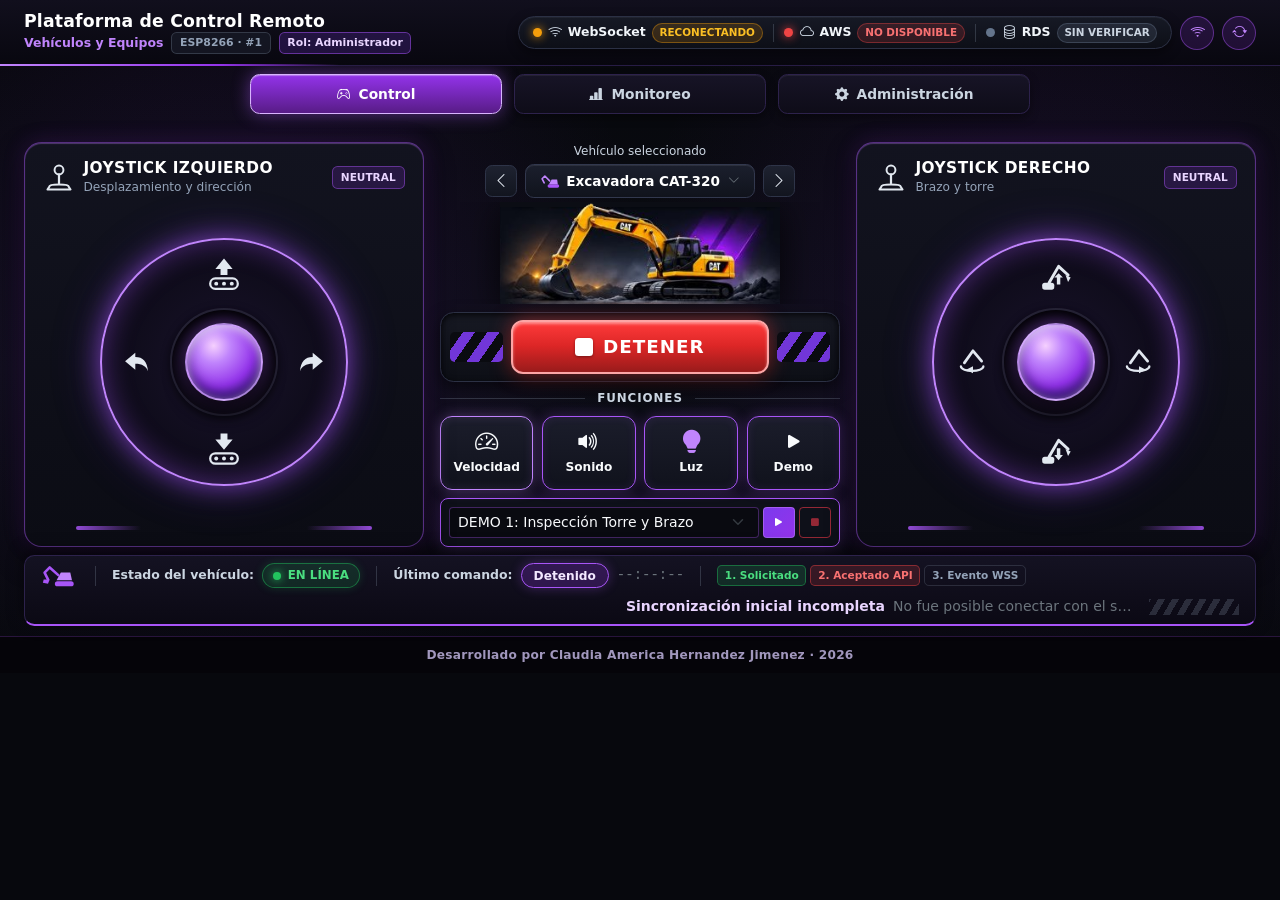
==== frontend/index.html @ 07c10d1f "feat(iot-suite): integrar plataforma 4.1 Control, 4.2 Monitoreo y 4.3 Administracion responsiva" ====
<!DOCTYPE html>
<html lang="es">
<head>
  <meta charset="UTF-8" />
  <meta name="viewport" content="width=device-width, initial-scale=1.0, maximum-scale=1.0, user-scalable=no, viewport-fit=cover" />
  <meta name="description" content="Plataforma de Control Remoto IoT: Control Dual-Joystick, Monitoreo en Tiempo Real y Administración Multiusuario en AWS." />
  <meta name="theme-color" content="#07080d" />
  <meta name="apple-mobile-web-app-capable" content="yes" />
  <meta name="mobile-web-app-capable" content="yes" />
  <title>Plataforma de Control Remoto · Vehículos y Equipos IoT</title>

  <!-- Favicon vectorial propio compatible con GitHub Pages -->
  <link rel="icon" type="image/svg+xml" href="./assets/favicon.svg" />
  <link rel="apple-touch-icon" href="./assets/favicon.svg" />

  <!-- Bootstrap 5.3 CSS & Bootstrap Icons -->
  <link
    href="https://cdn.jsdelivr.net/npm/bootstrap@5.3.3/dist/css/bootstrap.min.css"
    rel="stylesheet"
    integrity="sha384-QWTKZyjpPEjISv5WaRU9OFeRpok6YctnYmDr5pNlyT2bRjXh0JMhjY6hW+ALEwIH"
    crossorigin="anonymous"
  />
  <link
    rel="stylesheet"
    href="https://cdn.jsdelivr.net/npm/bootstrap-icons@1.11.3/font/bootstrap-icons.min.css"
  />

  <!-- Hoja de estilos Negro y Morado en distintos contrastes -->
  <link rel="stylesheet" href="./assets/css/styles.css" />
</head>
<body>
  <!-- ===================================================================== -->
  <!-- ENCABEZADO SUPERIOR LIMPIO (SIN LOGO CAT) + CÁPSULA DE 3 INDICADORES   -->
  <!-- ===================================================================== -->
  <header class="cat-topbar">
    <div class="container-fluid px-3 px-lg-4">
      <div class="d-flex flex-wrap align-items-center justify-content-between gap-2">
        <!-- Título limpio sin logotipo CAT -->
        <div class="cat-title-block py-1">
          <h1 class="cat-main-title mb-0">Plataforma de Control Remoto</h1>
          <div class="d-flex align-items-center gap-2">
            <span class="cat-subtitle" id="vehicle-name">Vehículos y Equipos</span>
            <span class="badge-chip d-none d-sm-inline-flex" id="vehicle-mcu">ESP8266 · #1</span>
            <span class="badge-chip badge-chip-purple d-none d-md-inline-flex" id="header-active-role-badge">
              Rol: Administrador
            </span>
          </div>
        </div>

        <!-- Cápsula Unificada de los 3 Indicadores Obligatorios: WebSocket | AWS | RDS -->
        <div class="d-flex align-items-center gap-2 ms-auto">
          <div class="status-capsule" aria-label="Indicadores de estado en tiempo real">
            <!-- 1. WebSocket WSS -->
            <div
              class="status-capsule-item conn-warn"
              id="card-status-ws"
              role="status"
              aria-live="polite"
              title="Sesión WebSocket del navegador hacia AWS (No indica conexión física del ESP8266)"
            >
              <span class="led-dot" aria-hidden="true"></span>
              <i class="bi bi-wifi status-icon" aria-hidden="true"></i>
              <span class="status-name">WebSocket</span>
              <span class="conn-badge badge-warn" id="status-ws-badge">Conectando</span>
              <span class="visually-hidden" id="status-ws-detail">Conectando sesión navegador ↔ AWS...</span>
            </div>

            <span class="capsule-divider" aria-hidden="true"></span>

            <!-- 2. Servidor AWS · 21 APIs -->
            <div
              class="status-capsule-item conn-warn"
              id="card-status-api"
              role="status"
              aria-live="polite"
              title="Disponibilidad del servidor FastAPI en AWS (21 servicios)"
            >
              <span class="led-dot" aria-hidden="true"></span>
              <i class="bi bi-cloud status-icon" aria-hidden="true"></i>
              <span class="status-name">AWS</span>
              <span class="conn-badge badge-warn" id="status-api-badge">Comprobando</span>
              <span class="visually-hidden" id="status-api-detail">Verificando GET /health...</span>
            </div>

            <span class="capsule-divider" aria-hidden="true"></span>

            <!-- 3. Base de datos · Amazon RDS -->
            <div
              class="status-capsule-item conn-neutral"
              id="card-status-rds"
              role="status"
              aria-live="polite"
              title="Disponibilidad de Amazon RDS MySQL comprobada mediante Stored Procedures"
            >
              <span class="led-dot" aria-hidden="true"></span>
              <i class="bi bi-database status-icon" aria-hidden="true"></i>
              <span class="status-name">RDS</span>
              <span class="conn-badge badge-neutral" id="status-rds-badge">Sin verificar</span>
              <span class="visually-hidden" id="status-rds-detail">Verificación vía Stored Procedures...</span>
            </div>
          </div>

          <!-- Botones rápidos de verificación y reconexión -->
          <button
            type="button"
            id="btn-reconnect-ws"
            class="btn-signal-wave"
            title="Reconectar WebSocket WSS"
            aria-label="Reconectar WebSocket WSS"
          >
            <i class="bi bi-wifi" aria-hidden="true"></i>
          </button>
          <button
            type="button"
            id="btn-check-health"
            class="btn-signal-wave"
            title="Verificar API AWS y Amazon RDS"
            aria-label="Verificar API AWS y Amazon RDS"
          >
            <i class="bi bi-arrow-repeat" aria-hidden="true"></i>
          </button>
        </div>
      </div>
    </div>
  </header>

  <!-- ===================================================================== -->
  <!-- BARRA DE 3 VENTANAS INDEPENDIENTES (CONTROL · MONITOREO · ADMINISTRACIÓN) -->
  <!-- ===================================================================== -->
  <nav class="cat-tabs-bar py-2" aria-label="Navegación principal de las 3 ventanas" role="tablist">
    <div class="container-fluid px-3 px-lg-4">
      <div class="cat-tabs-grid-3">
        <button
          type="button"
          class="cat-tab-pill active"
          data-nav-view="control"
          role="tab"
          aria-selected="true"
          aria-controls="view-control"
        >
          <i class="bi bi-controller" aria-hidden="true"></i>
          <span>Control</span>
        </button>

        <button
          type="button"
          class="cat-tab-pill"
          data-nav-view="monitoreo"
          role="tab"
          aria-selected="false"
          aria-controls="view-monitoreo"
        >
          <i class="bi bi-bar-chart-line-fill" aria-hidden="true"></i>
          <span>Monitoreo</span>
        </button>

        <button
          type="button"
          class="cat-tab-pill"
          data-nav-view="administracion"
          role="tab"
          aria-selected="false"
          aria-controls="view-administracion"
        >
          <i class="bi bi-gear-fill" aria-hidden="true"></i>
          <span>Administración</span>
        </button>
      </div>
    </div>
  </nav>

  <!-- CONTENEDOR DE LAS 3 VENTANAS INDEPENDIENTES (SOLO SE MUESTRA LA VENTANA ACTIVA) -->
  <main class="container-fluid px-3 px-lg-4 my-1 flex-grow-1 d-flex flex-column justify-content-between">
    <!-- ===================================================================== -->
    <!-- VENTANA 1 (INDEPENDIENTE): CONTROL (4.1 — DOBLE JOYSTICK + DETENER + FUNCIONES) -->
    <!-- ===================================================================== -->
    <div id="view-control" class="view-section active-view flex-grow-1" role="tabpanel">
      <div class="row g-3 align-items-stretch rc-deck-zone my-auto">
        <!-- COLUMNA IZQUIERDA: JOYSTICK IZQUIERDO (DESPLAZAMIENTO Y DIRECCIÓN) -->
        <div class="col-12 col-md-4 col-lg-4 order-1">
          <section class="joy-panel-card h-100 d-flex flex-column justify-content-between" aria-labelledby="heading-joystick-left">
            <div class="joy-panel-header">
              <div class="d-flex align-items-center gap-2">
                <svg class="joy-header-svg" viewBox="0 0 36 36" width="32" height="32" aria-hidden="true">
                  <circle cx="18" cy="9" r="5" fill="none" stroke="#e2e8f0" stroke-width="2.2"/>
                  <line x1="18" y1="14" x2="18" y2="24" stroke="#e2e8f0" stroke-width="2.5" stroke-linecap="round"/>
                  <path d="M7 28 C7 24.5 29 24.5 29 28 L31 31 L5 31 Z" fill="none" stroke="#e2e8f0" stroke-width="2.2" stroke-linejoin="round"/>
                </svg>
                <div>
                  <h2 id="heading-joystick-left" class="joy-panel-title mb-0">JOYSTICK IZQUIERDO</h2>
                  <div class="joy-panel-subtitle">Desplazamiento y dirección</div>
                </div>
              </div>
              <span class="joy-state-tag" id="joystick-direction-label">NEUTRAL</span>
            </div>

            <!-- Anillo Circular Neón Morado con Esfera 3D -->
            <div class="joystick-arena my-auto">
              <div
                id="joystick-base"
                class="joystick-base"
                tabindex="0"
                role="application"
                aria-label="Joystick izquierdo de desplazamiento y dirección. Arriba Avanzar, Abajo Retroceder, Izquierda Girar izquierda, Derecha Girar derecha."
                data-direction="neutral"
              >
                <div class="joystick-deadzone-ring" aria-hidden="true"></div>

                <!-- ARRIBA: Avanzar (#9) -->
                <button
                  type="button"
                  class="joy-dir-indicator joy-dir-up manual-cmd-btn"
                  data-command-code="9"
                  data-short-label="true"
                  data-state="normal"
                  aria-label="Avanzar"
                >
                  <svg viewBox="0 0 48 44" width="42" height="38" aria-hidden="true">
                    <path d="M24 3 L34 15 H28 V22 H20 V15 H14 Z" fill="currentColor"/>
                    <rect x="8" y="26" width="32" height="12" rx="6" fill="none" stroke="currentColor" stroke-width="2.6"/>
                    <circle cx="15" cy="32" r="2.3" fill="currentColor"/>
                    <circle cx="24" cy="32" r="2.3" fill="currentColor"/>
                    <circle cx="33" cy="32" r="2.3" fill="currentColor"/>
                  </svg>
                  <span class="visually-hidden cmd-btn-label">Avanzar</span>
                </button>

                <!-- ABAJO: Retroceder (#11) -->
                <button
                  type="button"
                  class="joy-dir-indicator joy-dir-down manual-cmd-btn"
                  data-command-code="11"
                  data-short-label="true"
                  data-state="normal"
                  aria-label="Retroceder"
                >
                  <svg viewBox="0 0 48 44" width="42" height="38" aria-hidden="true">
                    <path d="M24 23 L34 11 H28 V4 H20 V11 H14 Z" fill="currentColor"/>
                    <rect x="8" y="27" width="32" height="12" rx="6" fill="none" stroke="currentColor" stroke-width="2.6"/>
                    <circle cx="15" cy="33" r="2.3" fill="currentColor"/>
                    <circle cx="24" cy="33" r="2.3" fill="currentColor"/>
                    <circle cx="33" cy="33" r="2.3" fill="currentColor"/>
                  </svg>
                  <span class="visually-hidden cmd-btn-label">Retroceder</span>
                </button>

                <!-- IZQUIERDA: Girar izquierda (#2) -->
                <button
                  type="button"
                  class="joy-dir-indicator joy-dir-left manual-cmd-btn"
                  data-command-code="2"
                  data-short-label="true"
                  data-state="normal"
                  aria-label="Girar izquierda"
                >
                  <svg viewBox="0 0 40 40" width="34" height="34" aria-hidden="true">
                    <path d="M18 9 L6 19 L18 29 V22 C26 22 31 25 33 31 C32 19 27 14 18 14 Z" fill="currentColor"/>
                  </svg>
                  <span class="visually-hidden cmd-btn-label">Girar izquierda</span>
                </button>

                <!-- DERECHA: Girar derecha (#4) -->
                <button
                  type="button"
                  class="joy-dir-indicator joy-dir-right manual-cmd-btn"
                  data-command-code="4"
                  data-short-label="true"
                  data-state="normal"
                  aria-label="Girar derecha"
                >
                  <svg viewBox="0 0 40 40" width="34" height="34" aria-hidden="true">
                    <path d="M22 9 L34 19 L22 29 V22 C14 22 9 25 7 31 C8 19 13 14 22 14 Z" fill="currentColor"/>
                  </svg>
                  <span class="visually-hidden cmd-btn-label">Girar derecha</span>
                </button>

                <!-- Esfera 3D Morada Central -->
                <div id="joystick-stick" class="joystick-stick" aria-hidden="true"></div>
              </div>
            </div>

            <div class="joy-panel-bottom-trim" aria-hidden="true"></div>
          </section>
        </div>

        <!-- COLUMNA CENTRAL: SELECTOR DE VEHÍCULO + EXCAVADORA + DETENER + FUNCIONES -->
        <div class="col-12 col-md-4 col-lg-4 order-2 d-flex flex-column justify-content-between">
          <section class="center-cockpit-column h-100 d-flex flex-column justify-content-between" aria-label="Consola central del vehículo">
            <!-- Selector Superior de Vehículo -->
            <div class="text-center">
              <div class="vehicle-selector-caption">Vehículo seleccionado</div>
              <div class="d-flex align-items-center justify-content-center gap-2">
                <button type="button" class="veh-arrow-btn" aria-label="Vehículo anterior">
                  <i class="bi bi-chevron-left" aria-hidden="true"></i>
                </button>
                <div class="veh-picker-pill">
                  <svg viewBox="0 0 32 22" width="22" height="15" class="me-1" aria-hidden="true">
                    <rect x="11" y="15" width="17" height="5" rx="2.5" fill="#a855f7"/>
                    <path d="M13 15 L26 15 L25 8 L17 8 Z" fill="#c084fc"/>
                    <path d="M14 10 L7 3 L3 7 L6 13" fill="none" stroke="#c084fc" stroke-width="2.4" stroke-linecap="round" stroke-linejoin="round"/>
                  </svg>
                  <span class="fw-bold text-white" id="vehicle-model">Excavadora CAT-320</span>
                  <i class="bi bi-chevron-down text-secondary ms-2 small" aria-hidden="true"></i>
                </div>
                <button type="button" class="veh-arrow-btn" aria-label="Siguiente vehículo">
                  <i class="bi bi-chevron-right" aria-hidden="true"></i>
                </button>
              </div>
            </div>

            <!-- Imagen Central de la Excavadora con iluminación morada -->
            <div class="excavator-showcase my-1">
              <img
                src="./assets/excavadora-hero.png"
                alt="Excavadora Hidráulica IoT"
                class="excavator-hero-img"
              />
            </div>

            <!-- Barra Industrial con Franjas y Botón 3D Rojo DETENER -->
            <div class="stop-hazard-housing my-1">
              <div class="hazard-stripes" aria-hidden="true"></div>
              <button
                type="button"
                id="btn-emergency-stop"
                class="btn-stop-priority"
              >
                <span class="stop-square-icon" aria-hidden="true"></span>
                <span>DETENER</span>
              </button>
              <div class="hazard-stripes" aria-hidden="true"></div>
            </div>

            <!-- Divisor FUNCIONES y 4 Botones Cuadrados Iluminados (Velocidad, Sonido, Luz, Demo) -->
            <div class="functions-block mt-1">
              <div class="functions-divider">
                <span>FUNCIONES</span>
              </div>

              <div class="functions-grid">
                <!-- Velocidad (#5) -->
                <button
                  type="button"
                  class="func-tile func-tile-purple-deep manual-cmd-btn"
                  data-command-code="5"
                  data-short-label="true"
                  data-state="normal"
                >
                  <i class="bi bi-speedometer2 func-tile-icon" aria-hidden="true"></i>
                  <span class="cmd-btn-label func-tile-label">Velocidad</span>
                </button>

                <!-- Sonido (#6) -->
                <button
                  type="button"
                  class="func-tile func-tile-purple manual-cmd-btn"
                  data-command-code="6"
                  data-short-label="true"
                  data-state="normal"
                >
                  <i class="bi bi-volume-up-fill func-tile-icon" aria-hidden="true"></i>
                  <span class="cmd-btn-label func-tile-label">Sonido</span>
                </button>

                <!-- Luz (#8) -->
                <button
                  type="button"
                  class="func-tile func-tile-purple manual-cmd-btn"
                  data-command-code="8"
                  data-short-label="true"
                  data-state="normal"
                >
                  <i class="bi bi-lightbulb-fill func-tile-icon text-purple-bright" aria-hidden="true"></i>
                  <span class="cmd-btn-label func-tile-label">Luz</span>
                </button>

                <!-- Demo (#7 / Selector de Secuencias DEMO) -->
                <button
                  type="button"
                  id="btn-toggle-inline-demo"
                  class="func-tile func-tile-purple"
                  aria-expanded="true"
                  aria-controls="inline-demo-drawer"
                >
                  <i class="bi bi-play-fill func-tile-icon" aria-hidden="true"></i>
                  <span class="func-tile-label">Demo</span>
                </button>
              </div>

              <!-- Barra Compacta de Selección y Ejecución DEMO siempre disponible -->
              <div id="inline-demo-drawer" class="inline-demo-drawer mt-2 p-2 rounded-3">
                <div class="d-flex align-items-center justify-content-between gap-1">
                  <select id="demo-select" class="form-select form-select-sm dark-purple-input" aria-label="Seleccionar DEMO">
                    <option value="1">DEMO 1: Inspección Torre y Brazo</option>
                    <option value="2">DEMO 2: Recorrido de Orugas</option>
                    <option value="3">DEMO 3: Ciclo de Excavación</option>
                  </select>
                  <button type="button" id="btn-start-demo" class="btn btn-sm btn-purple-primary fw-bold text-nowrap">
                    <i class="bi bi-play-fill" aria-hidden="true"></i>
                  </button>
                  <button type="button" id="btn-cancel-demo" class="btn btn-sm btn-outline-danger fw-bold text-nowrap" disabled>
                    <i class="bi bi-stop-fill" aria-hidden="true"></i>
                  </button>
                </div>
                <span class="visually-hidden" id="demo-description">Temporizada por servidor</span>

                <div id="demo-active-banner" class="p-2 rounded-2 demo-running-alert mt-1" hidden>
                  <div class="d-flex align-items-center justify-content-between mb-1">
                    <strong class="small text-purple-light" id="demo-active-title">DEMO en curso</strong>
                    <span class="spinner-border spinner-border-sm text-purple-bright" role="status" aria-hidden="true"></span>
                  </div>
                  <div class="small text-light mb-1" id="demo-active-step">Ejecutando secuencia...</div>
                  <div class="progress bg-dark" style="height: 5px;">
                    <div
                      id="demo-progress-bar"
                      class="progress-bar progress-bar-striped progress-bar-animated bg-purple-gradient"
                      role="progressbar"
                      style="width: 25%"
                      aria-valuenow="25"
                      aria-valuemin="0"
                      aria-valuemax="100"
                    ></div>
                  </div>
                </div>

                <ul id="demo-steps-list" class="demo-steps-container mt-1" hidden aria-label="Pasos de la DEMO"></ul>
              </div>
            </div>
          </section>
        </div>

        <!-- COLUMNA DERECHA: JOYSTICK DERECHO (BRAZO Y TORRE) -->
        <div class="col-12 col-md-4 col-lg-4 order-3">
          <section class="joy-panel-card h-100 d-flex flex-column justify-content-between" aria-labelledby="heading-joystick-right">
            <div class="joy-panel-header">
              <div class="d-flex align-items-center gap-2">
                <svg class="joy-header-svg" viewBox="0 0 36 36" width="32" height="32" aria-hidden="true">
                  <circle cx="18" cy="9" r="5" fill="none" stroke="#e2e8f0" stroke-width="2.2"/>
                  <line x1="18" y1="14" x2="18" y2="24" stroke="#e2e8f0" stroke-width="2.5" stroke-linecap="round"/>
                  <path d="M7 28 C7 24.5 29 24.5 29 28 L31 31 L5 31 Z" fill="none" stroke="#e2e8f0" stroke-width="2.2" stroke-linejoin="round"/>
                </svg>
                <div>
                  <h2 id="heading-joystick-right" class="joy-panel-title mb-0">JOYSTICK DERECHO</h2>
                  <div class="joy-panel-subtitle">Brazo y torre</div>
                </div>
              </div>
              <span class="joy-state-tag" id="joystick-right-direction-label">NEUTRAL</span>
            </div>

            <!-- Anillo Circular Neón Morado con Iconos de Brazo Hidráulico y Torre -->
            <div class="joystick-arena my-auto">
              <div
                id="joystick-right-base"
                class="joystick-base joystick-base-right"
                tabindex="0"
                role="application"
                aria-label="Joystick derecho de brazo y torre. Arriba Subir brazo, Abajo Bajar brazo, Izquierda Girar torre izquierda, Derecha Girar torre derecha."
                data-direction="neutral"
              >
                <div class="joystick-deadzone-ring" aria-hidden="true"></div>

                <!-- ARRIBA: Mover brazo arriba (#1) -->
                <button
                  type="button"
                  class="joy-dir-indicator joy-dir-up manual-cmd-btn"
                  data-command-code="1"
                  data-short-label="true"
                  data-state="normal"
                  aria-label="Mover brazo arriba"
                >
                  <svg viewBox="0 0 48 44" width="42" height="38" aria-hidden="true">
                    <rect x="8" y="31" width="14" height="8" rx="3" fill="currentColor"/>
                    <path d="M16 31 L27 12 L38 22" fill="none" stroke="currentColor" stroke-width="3.4" stroke-linecap="round" stroke-linejoin="round"/>
                    <path d="M35 22 L41 25 L38 30 Z" fill="currentColor"/>
                    <path d="M27 20 L32 25 H29 V33 H25 V25 H22 Z" fill="currentColor"/>
                  </svg>
                  <span class="visually-hidden cmd-btn-label">Mover brazo arriba</span>
                </button>

                <!-- ABAJO: Mover brazo abajo (#3) -->
                <button
                  type="button"
                  class="joy-dir-indicator joy-dir-down manual-cmd-btn"
                  data-command-code="3"
                  data-short-label="true"
                  data-state="normal"
                  aria-label="Mover brazo abajo"
                >
                  <svg viewBox="0 0 48 44" width="42" height="38" aria-hidden="true">
                    <rect x="8" y="31" width="14" height="8" rx="3" fill="currentColor"/>
                    <path d="M16 31 L27 12 L38 22" fill="none" stroke="currentColor" stroke-width="3.4" stroke-linecap="round" stroke-linejoin="round"/>
                    <path d="M35 22 L41 25 L38 30 Z" fill="currentColor"/>
                    <path d="M27 35 L32 29 H29 V21 H25 V29 H22 Z" fill="currentColor"/>
                  </svg>
                  <span class="visually-hidden cmd-btn-label">Mover brazo abajo</span>
                </button>

                <!-- IZQUIERDA: Girar torre izquierda (#10) -->
                <button
                  type="button"
                  class="joy-dir-indicator joy-dir-left manual-cmd-btn"
                  data-command-code="10"
                  data-short-label="true"
                  data-state="normal"
                  aria-label="Girar torre izquierda"
                >
                  <svg viewBox="0 0 48 44" width="42" height="38" aria-hidden="true">
                    <path d="M14 23 L24 9 L34 21" fill="none" stroke="currentColor" stroke-width="3.2" stroke-linecap="round" stroke-linejoin="round"/>
                    <path d="M10 27 C10 34 36 34 36 27" fill="none" stroke="currentColor" stroke-width="2.6" stroke-linecap="round"/>
                    <polygon points="24,35 16,31 24,27" fill="currentColor"/>
                  </svg>
                  <span class="visually-hidden cmd-btn-label">Girar torre izquierda</span>
                </button>

                <!-- DERECHA: Girar torre derecha (#12) -->
                <button
                  type="button"
                  class="joy-dir-indicator joy-dir-right manual-cmd-btn"
                  data-command-code="12"
                  data-short-label="true"
                  data-state="normal"
                  aria-label="Girar torre derecha"
                >
                  <svg viewBox="0 0 48 44" width="42" height="38" aria-hidden="true">
                    <path d="M14 23 L24 9 L34 21" fill="none" stroke="currentColor" stroke-width="3.2" stroke-linecap="round" stroke-linejoin="round"/>
                    <path d="M10 27 C10 34 36 34 36 27" fill="none" stroke="currentColor" stroke-width="2.6" stroke-linecap="round"/>
                    <polygon points="24,35 32,31 24,27" fill="currentColor"/>
                  </svg>
                  <span class="visually-hidden cmd-btn-label">Girar torre derecha</span>
                </button>

                <!-- Esfera 3D Morada Central -->
                <div id="joystick-right-stick" class="joystick-stick joystick-stick-right" aria-hidden="true"></div>
              </div>
            </div>

            <div class="joy-panel-bottom-trim" aria-hidden="true"></div>
          </section>
        </div>
      </div>
    </div>

    <!-- ===================================================================== -->
    <!-- VENTANA 2 (INDEPENDIENTE): MONITOREO EN TIEMPO REAL (4.2)             -->
    <!-- ===================================================================== -->
    <div id="view-monitoreo" class="view-section flex-grow-1" role="tabpanel" hidden>
      <div class="row g-3">
        <!-- COLUMNA IZQUIERDA: TARJETA DESTACADA DEL ÚLTIMO MOVIMIENTO + EVENTOS WSS EN VIVO -->
        <div class="col-12 col-lg-5 d-flex flex-column gap-3">
          <section class="joy-panel-card flex-grow-1 d-flex flex-column" aria-labelledby="heading-last-movement">
            <div class="control-card-header">
              <h2 id="heading-last-movement" class="section-title">
                <i class="bi bi-radar" aria-hidden="true"></i>
                Último Movimiento / Estado Reportado
              </h2>
              <button
                type="button"
                id="btn-refresh-monitoring"
                class="btn btn-sm btn-purple-outline"
                title="Resincronizar estado e historial desde Amazon RDS"
              >
                <i class="bi bi-arrow-clockwise me-1" aria-hidden="true"></i>Sincronizar
              </button>
            </div>

            <div class="p-2 d-flex flex-column justify-content-between flex-grow-1">
              <div class="hero-status-box p-3 rounded-3 mb-3">
                <div class="d-flex align-items-center justify-content-between mb-2">
                  <span class="small text-uppercase text-secondary fw-bold">Movimiento Reportado</span>
                  <span class="cmd-code-pill" id="mon-last-cmd-code">Código —</span>
                </div>
                <div class="fs-2 fw-bold text-white mb-1" id="mon-last-cmd-name">Sincronizando...</div>
                <div class="small text-purple-light fw-semibold" id="mon-last-stage-badge">
                  Verificando persistencia en Amazon RDS...
                </div>
              </div>

              <div class="row g-2">
                <div class="col-6">
                  <div class="meta-tile p-2 rounded-2">
                    <span class="d-block small text-secondary">Vehículo</span>
                    <strong class="text-white small" id="mon-last-vehicle">Excavadora IoT (ID #1)</strong>
                  </div>
                </div>
                <div class="col-6">
                  <div class="meta-tile p-2 rounded-2">
                    <span class="d-block small text-secondary">Origen</span>
                    <strong class="text-purple-light small font-monospace" id="mon-last-origin">RDS / WSS</strong>
                  </div>
                </div>
                <div class="col-6">
                  <div class="meta-tile p-2 rounded-2">
                    <span class="d-block small text-secondary">Fecha</span>
                    <strong class="text-white font-monospace" id="mon-last-date">--/--/----</strong>
                  </div>
                </div>
                <div class="col-6">
                  <div class="meta-tile p-2 rounded-2">
                    <span class="d-block small text-secondary">Hora</span>
                    <strong class="text-purple-bright font-monospace" id="mon-last-time">--:--:--</strong>
                  </div>
                </div>
              </div>

              <div class="mt-2 pt-2 border-top border-purple-subtle d-flex align-items-center justify-content-between small text-secondary">
                <span>Actualización en vivo vía WSS</span>
                <span class="font-monospace" id="mon-sync-time">--:--:--</span>
              </div>
            </div>
          </section>

          <!-- Eventos WebSocket Recibidos en Vivo -->
          <section class="joy-panel-card">
            <div class="control-card-header">
              <h3 class="section-title">
                <i class="bi bi-broadcast" aria-hidden="true"></i>
                Tramas WebSocket (WSS) en Vivo
              </h3>
              <button type="button" id="btn-clear-ws-feed" class="btn btn-sm btn-purple-outline py-0 px-2">
                Limpiar
              </button>
            </div>
            <div id="ws-events-feed" class="ws-events-feed" aria-live="polite">
              <div class="ws-feed-empty text-secondary small">Esperando eventos WSS...</div>
            </div>
          </section>
        </div>

        <!-- COLUMNA DERECHA: TABLA DE LOS 10 MOVIMIENTOS INDIVIDUALES MÁS RECIENTES -->
        <div class="col-12 col-lg-7">
          <section class="joy-panel-card h-100 d-flex flex-column" aria-labelledby="heading-history-table">
            <div class="control-card-header">
              <h2 id="heading-history-table" class="section-title">
                <i class="bi bi-table" aria-hidden="true"></i>
                Últimos 10 Movimientos Individuales (Amazon RDS)
              </h2>
              <span class="badge-chip badge-chip-purple" id="mon-history-count">0 / 10 registros</span>
            </div>

            <div class="p-2 flex-grow-1 d-flex flex-column justify-content-between">
              <div class="table-responsive">
                <table class="table table-dark-purple align-middle mb-0">
                  <thead>
                    <tr>
                      <th scope="col">#</th>
                      <th scope="col">Movimiento</th>
                      <th scope="col">Código</th>
                      <th scope="col">Origen</th>
                      <th scope="col">Fecha</th>
                      <th scope="col">Hora</th>
                    </tr>
                  </thead>
                  <tbody id="mon-history-tbody">
                    <tr>
                      <td colspan="6" class="text-center text-secondary py-4 small">
                        Consultando historial persistido en Amazon RDS...
                      </td>
                    </tr>
                  </tbody>
                </table>
              </div>

              <div class="mt-2 pt-2 border-top border-purple-subtle small text-secondary d-flex flex-wrap justify-content-between gap-2">
                <span>Ordenados del más reciente al más antiguo (sp_obtener_historial).</span>
                <span>Los pasos internos de DEMO no contaminan esta tabla.</span>
              </div>
            </div>
          </section>
        </div>
      </div>
    </div>

    <!-- ===================================================================== -->
    <!-- VENTANA 3 (INDEPENDIENTE): ADMINISTRACIÓN COMERCIAL MULTIUSUARIO (4.3) -->
    <!-- ===================================================================== -->
    <div id="view-administracion" class="view-section flex-grow-1" role="tabpanel" hidden>
      <!-- BARRA DE SELECCIÓN DE ROL COMERCIAL (ADMIN · USUARIO COMPRADOR · INVITADO) -->
      <section class="joy-panel-card p-3 mb-3" aria-label="Selector de rol comercial">
        <div class="d-flex flex-wrap align-items-center justify-content-between gap-3">
          <div class="d-flex flex-wrap align-items-center gap-2">
            <span class="small fw-bold text-uppercase text-purple-light me-1">
              <i class="bi bi-person-badge-fill me-1" aria-hidden="true"></i>Rol Activo:
            </span>
            <button type="button" class="btn btn-sm role-pill-btn active" data-role-btn="ADMIN">
              <i class="bi bi-building-fill-gear me-1" aria-hidden="true"></i>Administrador (Empresa)
            </button>
            <button type="button" class="btn btn-sm role-pill-btn" data-role-btn="USUARIO">
              <i class="bi bi-person-check-fill me-1" aria-hidden="true"></i>Usuario (Comprador)
            </button>
            <button type="button" class="btn btn-sm role-pill-btn" data-role-btn="INVITADO">
              <i class="bi bi-eye-fill me-1" aria-hidden="true"></i>Invitado (Exhibición)
            </button>
          </div>

          <div class="d-flex flex-wrap align-items-center gap-3">
            <div class="d-flex align-items-center gap-2">
              <label for="admin-buyer-account-select" class="small text-secondary mb-0">Cuenta Comprador:</label>
              <select id="admin-buyer-account-select" class="form-select form-select-sm dark-purple-input" style="width: auto;">
                <option value="101">#101 · Claudia América (Propietaria Unidad #1)</option>
                <option value="102">#102 · Constructora Centro (Sin Unidad #1)</option>
              </select>
            </div>

            <div class="form-check form-switch mb-0">
              <input class="form-check-input" type="checkbox" id="admin-support-consent-switch" checked />
              <label class="form-check-label small text-light" for="admin-support-consent-switch">
                Autorización Soporte Técnico
              </label>
            </div>
          </div>
        </div>
        <div class="small text-secondary mt-2" id="admin-role-context-text">
          Vista Empresa Comercializadora: Gestión de inventario de unidades, modelos, clientes, asignaciones y editor de DEMOs.
        </div>
      </section>

      <!-- DASHBOARD DE MÉTRICAS COMERCIALES -->
      <div class="row g-2 mb-3">
        <div class="col-6 col-md-4 col-lg-2">
          <div class="metric-card p-2 rounded-3 text-center">
            <span class="d-block small text-secondary">Modelos</span>
            <strong class="fs-4 text-purple-bright" id="metric-models">2</strong>
          </div>
        </div>
        <div class="col-6 col-md-4 col-lg-2">
          <div class="metric-card p-2 rounded-3 text-center">
            <span class="d-block small text-secondary">Unidades RDS</span>
            <strong class="fs-4 text-white" id="metric-units">1</strong>
          </div>
        </div>
        <div class="col-6 col-md-4 col-lg-2">
          <div class="metric-card p-2 rounded-3 text-center">
            <span class="d-block small text-secondary">Vendidas / Asignadas</span>
            <strong class="fs-4 text-purple-light" id="metric-assigned">1</strong>
          </div>
        </div>
        <div class="col-6 col-md-4 col-lg-2">
          <div class="metric-card p-2 rounded-3 text-center">
            <span class="d-block small text-secondary">En Exhibición</span>
            <strong class="fs-4 text-purple-bright" id="metric-exhibition">1</strong>
          </div>
        </div>
        <div class="col-6 col-md-4 col-lg-2">
          <div class="metric-card p-2 rounded-3 text-center">
            <span class="d-block small text-secondary">Compradores</span>
            <strong class="fs-4 text-white" id="metric-clients">2</strong>
          </div>
        </div>
        <div class="col-6 col-md-4 col-lg-2">
          <div class="metric-card p-2 rounded-3 text-center">
            <span class="d-block small text-secondary">Rutinas DEMO</span>
            <strong class="fs-4 text-purple-light" id="metric-demos">3</strong>
          </div>
        </div>
      </div>

      <div class="row g-3">
        <!-- COLUMNA 1: INVENTARIO DE UNIDADES / MIS VEHÍCULOS + MODELOS -->
        <div class="col-12 col-lg-5">
          <section class="joy-panel-card h-100 d-flex flex-column">
            <div class="control-card-header">
              <h2 class="section-title" id="admin-units-section-title">
                <i class="bi bi-truck-flatbed" aria-hidden="true"></i>
                Unidades Físicas en Inventario (Amazon RDS)
              </h2>
              <span class="badge-chip">sp_obtener_vehiculos</span>
            </div>

            <div class="p-2 d-flex flex-column justify-content-between flex-grow-1 gap-3">
              <div class="table-responsive">
                <table class="table table-dark-purple table-sm align-middle mb-0">
                  <thead>
                    <tr>
                      <th>ID</th>
                      <th>Unidad</th>
                      <th>Modelo</th>
                      <th>MCU</th>
                      <th>Estado</th>
                      <th>Titular</th>
                    </tr>
                  </thead>
                  <tbody id="admin-units-tbody">
                    <tr>
                      <td colspan="6" class="text-center text-secondary py-2 small">Cargando unidades...</td>
                    </tr>
                  </tbody>
                </table>
              </div>

              <div data-admin-only="true" class="p-2 rounded-3 demo-box">
                <div class="small fw-bold text-purple-light text-uppercase mb-2">
                  <i class="bi bi-plus-circle-fill me-1" aria-hidden="true"></i>Registrar Nueva Unidad en RDS
                </div>
                <form id="form-admin-new-unit" class="row g-2">
                  <div class="col-6">
                    <input type="text" id="new-unit-name" class="form-control form-control-sm dark-purple-input" placeholder="Nombre (ej. Excavadora #2)" required />
                  </div>
                  <div class="col-3">
                    <input type="text" id="new-unit-model" class="form-control form-control-sm dark-purple-input" value="CAT-320" required />
                  </div>
                  <div class="col-3">
                    <input type="text" id="new-unit-mcu" class="form-control form-control-sm dark-purple-input" value="ESP8266" required />
                  </div>
                  <div class="col-5">
                    <input type="text" id="new-unit-desc" class="form-control form-control-sm dark-purple-input" placeholder="Descripción" value="Unidad IoT 12 movimientos" />
                  </div>
                  <div class="col-4">
                    <select id="new-unit-client" class="form-select form-select-sm dark-purple-input"></select>
                  </div>
                  <div class="col-3">
                    <select id="new-unit-status" class="form-select form-select-sm dark-purple-input">
                      <option value="Disponible">Disponible</option>
                      <option value="Vendido / Asignado">Vendido</option>
                      <option value="Exhibición">Exhibición</option>
                    </select>
                  </div>
                  <div class="col-12">
                    <button type="submit" class="btn btn-sm btn-purple-primary w-100 fw-bold">
                      Guardar Unidad en Amazon RDS
                    </button>
                  </div>
                </form>
              </div>

              <div>
                <div class="small fw-bold text-secondary text-uppercase mb-1">Catálogo de Modelos Comerciales</div>
                <div class="table-responsive">
                  <table class="table table-dark-purple table-sm align-middle mb-0">
                    <thead>
                      <tr>
                        <th>Modelo</th>
                        <th>Nombre Comercial</th>
                        <th>Hardware</th>
                        <th>Capacidades</th>
                      </tr>
                    </thead>
                    <tbody id="admin-models-tbody"></tbody>
                  </table>
                </div>
              </div>
            </div>
          </section>
        </div>

        <!-- COLUMNA 2: CLIENTES, ASIGNACIONES Y EDITOR VISUAL DE DEMOS -->
        <div class="col-12 col-lg-4">
          <section class="joy-panel-card h-100 d-flex flex-column">
            <div class="control-card-header">
              <h2 class="section-title">
                <i class="bi bi-sliders" aria-hidden="true"></i>
                Clientes y Editor Visual de DEMOs
              </h2>
              <span class="badge-chip badge-chip-purple">RDS Persistente</span>
            </div>

            <div class="p-2 d-flex flex-column justify-content-between flex-grow-1 gap-3">
              <div data-admin-only="true" class="p-2 rounded-3 demo-box">
                <div class="small fw-bold text-purple-light text-uppercase mb-2">
                  <i class="bi bi-people-fill me-1" aria-hidden="true"></i>Asignación Comercial de Propietario
                </div>
                <form id="form-admin-assign-unit" class="row g-2 mb-2">
                  <div class="col-5">
                    <select id="assign-unit-select" class="form-select form-select-sm dark-purple-input"></select>
                  </div>
                  <div class="col-4">
                    <select id="assign-client-select" class="form-select form-select-sm dark-purple-input"></select>
                  </div>
                  <div class="col-3">
                    <select id="assign-status-select" class="form-select form-select-sm dark-purple-input">
                      <option value="Vendido / Asignado">Vendido</option>
                      <option value="Exhibición">Exhibición</option>
                      <option value="Disponible">Disponible</option>
                    </select>
                  </div>
                  <div class="col-12">
                    <button type="submit" class="btn btn-sm btn-purple-outline w-100 fw-bold">
                      Asignar Titular y Revocar Anterior
                    </button>
                  </div>
                </form>

                <form id="form-admin-new-client" class="row g-2">
                  <div class="col-5">
                    <input type="text" id="new-client-name" class="form-control form-control-sm dark-purple-input" placeholder="Nuevo cliente comprador" required />
                  </div>
                  <div class="col-4">
                    <input type="email" id="new-client-email" class="form-control form-control-sm dark-purple-input" placeholder="correo@cliente.mx" />
                  </div>
                  <div class="col-3">
                    <button type="submit" class="btn btn-sm btn-purple-primary w-100 fw-bold">+ Cliente</button>
                  </div>
                </form>
              </div>

              <div class="p-2 rounded-3 demo-box flex-grow-1 d-flex flex-column justify-content-between">
                <div>
                  <div class="d-flex align-items-center justify-content-between mb-2">
                    <span class="small fw-bold text-purple-light text-uppercase">
                      <i class="bi bi-list-ol me-1" aria-hidden="true"></i>Editor Visual de DEMO (1–4 pasos)
                    </span>
                    <span class="badge-chip">Amazon RDS</span>
                  </div>

                  <select id="admin-demo-select" class="form-select form-select-sm dark-purple-input mb-2"></select>

                  <div class="table-responsive mb-2">
                    <table class="table table-dark-purple table-sm align-middle mb-0">
                      <thead>
                        <tr>
                          <th>Orden</th>
                          <th>Movimiento</th>
                          <th>Duración</th>
                          <th class="text-end">Acción</th>
                        </tr>
                      </thead>
                      <tbody id="admin-demo-steps-tbody"></tbody>
                    </table>
                  </div>
                </div>

                <div>
                  <form id="form-admin-add-demo-step" class="row g-2 mb-2">
                    <div class="col-5">
                      <select id="admin-step-cmd-select" class="form-select form-select-sm dark-purple-input"></select>
                    </div>
                    <div class="col-2">
                      <select id="admin-step-order" class="form-select form-select-sm dark-purple-input" title="Orden (1 a 4)">
                        <option value="1">#1</option>
                        <option value="2">#2</option>
                        <option value="3">#3</option>
                        <option value="4">#4</option>
                      </select>
                    </div>
                    <div class="col-3">
                      <input type="number" id="admin-step-duration" class="form-control form-control-sm dark-purple-input" value="1500" min="300" max="10000" step="100" title="Duración ms" />
                    </div>
                    <div class="col-2">
                      <input type="hidden" id="admin-step-pause" value="500" />
                      <button type="submit" class="btn btn-sm btn-purple-primary w-100 fw-bold" title="Agregar paso">+</button>
                    </div>
                  </form>

                  <form id="form-admin-new-demo" class="row g-2 pt-2 border-top border-purple-subtle">
                    <div class="col-5">
                      <input type="text" id="new-demo-name" class="form-control form-control-sm dark-purple-input" placeholder="Nueva DEMO..." required />
                    </div>
                    <div class="col-4">
                      <input type="text" id="new-demo-desc" class="form-control form-control-sm dark-purple-input" placeholder="Descripción" value="Secuencia personalizada" />
                    </div>
                    <div class="col-3">
                      <button type="submit" class="btn btn-sm btn-purple-outline w-100 fw-bold">Crear</button>
                    </div>
                  </form>
                </div>
              </div>
            </div>
          </section>
        </div>

        <!-- COLUMNA 3: EXHIBICIÓN TEMPORAL PARA INVITADOS + SEGURIDAD Y AUDITORÍA -->
        <div class="col-12 col-lg-3">
          <section class="joy-panel-card h-100 d-flex flex-column">
            <div class="control-card-header">
              <h2 class="section-title">
                <i class="bi bi-hourglass-split" aria-hidden="true"></i>
                Exhibición y Auditoría
              </h2>
              <span class="conn-badge badge-neutral" id="guest-session-badge">DISPONIBLE</span>
            </div>

            <div class="p-2 d-flex flex-column justify-content-between flex-grow-1 gap-3">
              <div class="p-3 rounded-3 hero-status-box text-center">
                <div class="small text-uppercase text-secondary fw-bold mb-1">
                  Prueba Temporal de Exhibición (Invitado)
                </div>
                <div class="display-6 fw-bold text-purple-bright font-monospace mb-2" id="guest-timer-display">
                  00:00
                </div>
                <div class="d-flex gap-2">
                  <button type="button" id="btn-start-guest-session" class="btn btn-sm btn-purple-primary fw-bold flex-grow-1">
                    Iniciar Prueba (60s)
                  </button>
                  <button type="button" id="btn-end-guest-session" class="btn btn-sm btn-outline-danger fw-bold" disabled>
                    Finalizar
                  </button>
                </div>
              </div>

              <div class="p-2 rounded-3 demo-box">
                <div class="small fw-bold text-purple-light text-uppercase mb-2">
                  <i class="bi bi-shield-shaded me-1" aria-hidden="true"></i>Pruebas de Autorización (401/403/409)
                </div>
                <div class="d-grid gap-1">
                  <button type="button" class="btn btn-sm btn-purple-outline text-start" data-sec-test="INVITADO_ADMIN">
                    P12 · Rechazo Admin a Invitado (403)
                  </button>
                  <button type="button" class="btn btn-sm btn-purple-outline text-start" data-sec-test="USUARIO_AJENO">
                    P13 · Rechazo Vehículo Ajeno BOLA (403)
                  </button>
                  <button type="button" class="btn btn-sm btn-purple-outline text-start" data-sec-test="SESION_DUPLICADA">
                    P14 · Reserva Exclusiva Unidad (409)
                  </button>
                </div>
              </div>

              <div class="flex-grow-1 d-flex flex-column">
                <div class="small fw-bold text-secondary text-uppercase mb-1">
                  <i class="bi bi-journal-code text-purple-bright me-1" aria-hidden="true"></i>Bitácora de Auditoría
                </div>
                <div class="table-responsive audit-scroll-box flex-grow-1">
                  <table class="table table-dark-purple table-sm align-middle mb-0">
                    <thead>
                      <tr>
                        <th>Hora</th>
                        <th>Actor</th>
                        <th>Acción</th>
                        <th>Objeto</th>
                        <th>Estado</th>
                      </tr>
                    </thead>
                    <tbody id="admin-audit-tbody"></tbody>
                  </table>
                </div>
              </div>
            </div>
          </section>
        </div>
      </div>
    </div>

    <!-- ===================================================================== -->
    <!-- BARRA DE ESTADO DEL VEHÍCULO Y ÚLTIMO COMANDO (SEPARADA DEL FOOTER)    -->
    <!-- ===================================================================== -->
    <section class="cat-bottom-deck mt-2" aria-label="Barra de estado del vehículo">
      <div class="cat-bottom-frame d-flex flex-wrap align-items-center justify-content-between gap-2">
        <div class="d-flex flex-wrap align-items-center gap-2 gap-md-3">
          <div class="bottom-excavator-icon" aria-hidden="true">
            <svg viewBox="0 0 44 28" width="38" height="24">
              <rect x="16" y="20" width="22" height="6" rx="3" fill="#a855f7"/>
              <path d="M18 19 L36 19 L34 10 L23 10 Z" fill="#c084fc"/>
              <path d="M20 13 L10 4 L4 10 L8 18" fill="none" stroke="#a855f7" stroke-width="3" stroke-linecap="round" stroke-linejoin="round"/>
              <path d="M3 18 L10 18 L8 23 L2 22 Z" fill="#a855f7"/>
            </svg>
          </div>

          <span class="bottom-divider" aria-hidden="true"></span>

          <div class="d-flex align-items-center gap-2">
            <span class="bottom-label">Estado del vehículo:</span>
            <span class="bottom-online-pill">
              <span class="led-dot-green" aria-hidden="true"></span>
              <span>EN LÍNEA</span>
            </span>
          </div>

          <span class="bottom-divider" aria-hidden="true"></span>

          <div class="d-flex align-items-center gap-2">
            <span class="bottom-label">Último comando:</span>
            <span class="bottom-cmd-pill" id="vehicle-last-cmd">Detenido</span>
            <span class="small text-secondary font-monospace d-none d-sm-inline" id="vehicle-last-time">--:--:--</span>
          </div>

          <span class="bottom-divider d-none d-xl-inline" aria-hidden="true"></span>

          <div class="order-pipeline d-none d-xl-inline-flex" aria-label="Trazabilidad de orden">
            <span class="stage-pill" id="stage-requested">1. Solicitado</span>
            <span class="stage-pill" id="stage-accepted">2. Aceptado API</span>
            <span class="stage-pill" id="stage-ws-event">3. Evento WSS</span>
          </div>
        </div>

        <div class="d-flex align-items-center gap-3 ms-auto">
          <div id="operation-feedback-banner" class="small text-secondary d-none d-md-flex align-items-center gap-2" role="status" aria-live="polite">
            <strong class="text-purple-light" id="operation-feedback-title">Cabina lista</strong>
            <span class="text-secondary text-truncate" style="max-width: 240px;" id="operation-feedback-message"></span>
            <span class="visually-hidden" id="operation-feedback-time">--:--:--</span>
          </div>
          <div class="industrial-vents d-none d-lg-block" aria-hidden="true"></div>
        </div>
      </div>
    </section>
  </main>

  <!-- ===================================================================== -->
  <!-- PIE DE PÁGINA EXCLUSIVO HASTA EL FINAL (ÚNICAMENTE CRÉDITOS)          -->
  <!-- ===================================================================== -->
  <footer class="standalone-credits-footer">
    Desarrollado por Claudia America Hernandez Jimenez · 2026
  </footer>

  <!-- Punto de entrada modular ES6 -->
  <script type="module" src="./js/main.js"></script>
</body>
</html>
---- frontend/assets/css/styles.css ----
/**
 * @file styles.css
 * @description Diseño visual de alta precisión inspirado en la Cabina de Control Remoto CAT-320
 * en Negro Obsidiana, Neón Morado (Electric Purple / Violet Glow) y Acentos Industriales CAT.
 * Incluye bloqueo total de pull-to-refresh en teléfonos (`overscroll-behavior: none`, `touch-action: none`).
 */

:root {
  --bg-obsidian: #07080d;
  --bg-panel: #0e1018;
  --bg-panel-elevated: #161824;
  --bg-panel-deep: #090a10;
  --border-purple: #4c2882;
  --purple-primary: #7c3aed;
  --purple-electric: #9333ea;
  --purple-neon: #a855f7;
  --purple-bright: #c084fc;
  --purple-light: #e9d5ff;
  --cat-gold: #f59e0b;
  --cat-gold-bright: #fbbf24;
  --text-primary: #f8fafc;
  --text-secondary: #94a3b8;
  --status-ok: #22c55e;
  --status-warn: #f59e0b;
  --status-err: #ef4444;
  --status-neutral: #64748b;
}

*,
*::before,
*::after {
  box-sizing: border-box;
}

html,
body,
main,
.view-section {
  overscroll-behavior: none !important;
  overscroll-behavior-y: none !important;
}

html,
body {
  min-height: 100%;
  background-color: var(--bg-obsidian);
  color: var(--text-primary);
  font-family: 'Inter', system-ui, -apple-system, 'Segoe UI', Roboto, Arial, sans-serif;
  overflow-x: hidden;
  -webkit-font-smoothing: antialiased;
  -webkit-touch-callout: none;
  user-select: none;
  -webkit-user-select: none;
}

body {
  display: flex;
  flex-direction: column;
  background-image:
    radial-gradient(circle at 18% 45%, rgba(147, 51, 234, 0.12), transparent 38%),
    radial-gradient(circle at 82% 45%, rgba(147, 51, 234, 0.12), transparent 38%),
    linear-gradient(180deg, #06070b 0%, #0b0d14 55%, #07080d 100%);
}

.text-purple-bright {
  color: var(--purple-bright) !important;
}

.text-purple-light {
  color: var(--purple-light) !important;
}

.border-purple-subtle {
  border-color: rgba(168, 85, 247, 0.28) !important;
}

.bg-purple-gradient {
  background: linear-gradient(90deg, var(--purple-primary) 0%, var(--purple-bright) 100%) !important;
}

/* Control estricto de las 3 ventanas independientes (jamás se apilan una debajo de otra) */
.view-section,
.view-section[hidden] {
  display: none !important;
}

.view-section.active-view {
  display: flex !important;
  flex-direction: column;
}

/* ==========================================================================
   1. CABECERA SUPERIOR LIMPIA (SIN LOGO CAT) + CÁPSULA DE 3 INDICADORES
   ========================================================================== */
.cat-topbar {
  background: linear-gradient(180deg, #110f1d 0%, #08070f 100%);
  border-bottom: 1px solid #281d46;
  padding: 0.45rem 0;
  position: relative;
}

.cat-topbar::after {
  content: '';
  position: absolute;
  left: 0;
  bottom: -1px;
  width: 340px;
  height: 2px;
  background: linear-gradient(90deg, var(--purple-bright) 0%, var(--purple-electric) 65%, transparent 100%);
}

.cat-main-title {
  font-size: 1.08rem;
  font-weight: 800;
  color: #ffffff;
  letter-spacing: 0.01em;
}

.cat-subtitle {
  font-size: 0.78rem;
  font-weight: 600;
  color: var(--purple-bright);
}

.badge-chip {
  display: inline-flex;
  align-items: center;
  background-color: rgba(22, 24, 36, 0.9);
  border: 1px solid rgba(148, 163, 184, 0.25);
  color: var(--text-secondary);
  font-size: 0.68rem;
  font-weight: 600;
  padding: 0.12rem 0.48rem;
  border-radius: 0.35rem;
}

.badge-chip-purple {
  background-color: rgba(124, 58, 237, 0.2);
  border-color: rgba(168, 85, 247, 0.5);
  color: var(--purple-light);
}

/* Cápsula unificada de 3 indicadores: WebSocket | AWS | RDS */
.status-capsule {
  display: inline-flex;
  align-items: center;
  background: linear-gradient(180deg, #161925 0%, #0d0f17 100%);
  border: 1px solid #2b3044;
  border-radius: 999px;
  padding: 0.3rem 0.85rem;
  gap: 0.65rem;
  box-shadow: inset 0 1px 1px rgba(255, 255, 255, 0.06), 0 4px 12px rgba(0, 0, 0, 0.45);
}

.status-capsule-item {
  display: inline-flex;
  align-items: center;
  gap: 0.38rem;
  font-size: 0.78rem;
  font-weight: 600;
  color: #e2e8f0;
}

.capsule-divider {
  width: 1px;
  height: 18px;
  background-color: rgba(148, 163, 184, 0.25);
}

.led-dot {
  width: 9px;
  height: 9px;
  border-radius: 50%;
  background-color: var(--status-neutral);
  display: inline-block;
  transition: all 0.2s ease;
}

.status-capsule-item.conn-ok .led-dot {
  background-color: #22c55e;
  box-shadow: 0 0 10px #22c55e, 0 0 4px #86efac;
}

.status-capsule-item.conn-warn .led-dot {
  background-color: #f59e0b;
  box-shadow: 0 0 10px #f59e0b;
}

.status-capsule-item.conn-err .led-dot {
  background-color: #ef4444;
  box-shadow: 0 0 10px #ef4444;
}

.status-icon {
  color: #cbd5e1;
  font-size: 0.9rem;
}

.status-name {
  font-weight: 700;
  color: #f1f5f9;
}

.conn-badge {
  font-size: 0.65rem;
  font-weight: 700;
  padding: 0.08rem 0.42rem;
  border-radius: 999px;
  text-transform: uppercase;
}

.badge-ok {
  background-color: rgba(34, 197, 94, 0.16);
  color: #4ade80;
  border: 1px solid rgba(34, 197, 94, 0.38);
}

.badge-warn {
  background-color: rgba(245, 158, 11, 0.16);
  color: #fbbf24;
  border: 1px solid rgba(245, 158, 11, 0.38);
}

.badge-err {
  background-color: rgba(239, 68, 68, 0.16);
  color: #f87171;
  border: 1px solid rgba(239, 68, 68, 0.38);
}

.badge-neutral {
  background-color: rgba(100, 116, 139, 0.2);
  color: #cbd5e1;
  border: 1px solid rgba(100, 116, 139, 0.4);
}

.btn-signal-wave {
  width: 34px;
  height: 34px;
  border-radius: 50%;
  background: rgba(147, 51, 234, 0.16);
  border: 1px solid rgba(168, 85, 247, 0.45);
  color: var(--purple-bright);
  display: inline-flex;
  align-items: center;
  justify-content: center;
  font-size: 0.95rem;
  transition: all 0.18s ease;
}

.btn-signal-wave:hover {
  background: rgba(147, 51, 234, 0.32);
  color: #ffffff;
  box-shadow: 0 0 12px rgba(168, 85, 247, 0.5);
}

/* ==========================================================================
   2. BARRA DE 3 VENTANAS INDEPENDIENTES (Control | Monitoreo | Administración)
   ========================================================================== */
.cat-tabs-grid-3 {
  display: grid;
  grid-template-columns: repeat(3, 1fr);
  gap: 0.75rem;
  max-width: 780px;
  margin: 0 auto;
}

.cat-tab-pill {
  display: inline-flex;
  align-items: center;
  justify-content: center;
  gap: 0.5rem;
  min-height: 40px;
  border-radius: 0.6rem;
  background: linear-gradient(180deg, #171426 0%, #0e0c18 100%);
  border: 1px solid #2d224c;
  color: #cbd5e1;
  font-weight: 700;
  font-size: 0.86rem;
  box-shadow: inset 0 1px 0 rgba(255, 255, 255, 0.06), 0 4px 10px rgba(0, 0, 0, 0.4);
  transition: all 0.18s ease;
}

.cat-tab-pill:hover {
  color: #ffffff;
  border-color: var(--purple-neon);
}

.cat-tab-pill.active {
  background: linear-gradient(180deg, #9333ea 0%, #581c87 100%);
  border-color: #d8b4fe;
  color: #ffffff;
  box-shadow:
    inset 0 1px 1px rgba(255, 255, 255, 0.35),
    0 0 18px rgba(168, 85, 247, 0.48);
}

/* ==========================================================================
   3. TARJETAS DE JOYSTICK IZQUIERDO Y DERECHO (NEÓN MORADO + ESFERA 3D)
   ========================================================================== */
.joy-panel-card {
  position: relative;
  background: linear-gradient(180deg, #12131f 0%, #0b0c14 100%);
  border: 1.5px solid rgba(168, 85, 247, 0.48);
  border-radius: 1.1rem;
  padding: 1rem 1.15rem;
  box-shadow:
    0 0 22px rgba(147, 51, 234, 0.18),
    inset 0 1px 1px rgba(192, 132, 252, 0.35),
    0 12px 28px rgba(0, 0, 0, 0.65);
}

.joy-panel-header {
  display: flex;
  align-items: center;
  justify-content: space-between;
  gap: 0.5rem;
  padding-bottom: 0.5rem;
}

.joy-panel-title {
  font-size: 0.96rem;
  font-weight: 800;
  color: #ffffff;
  letter-spacing: 0.03em;
  text-transform: uppercase;
}

.joy-panel-subtitle {
  font-size: 0.76rem;
  color: #94a3b8;
}

.joy-state-tag {
  font-size: 0.66rem;
  font-weight: 800;
  padding: 0.15rem 0.5rem;
  border-radius: 0.35rem;
  background: rgba(147, 51, 234, 0.18);
  border: 1px solid rgba(168, 85, 247, 0.45);
  color: var(--purple-light);
}

.joy-panel-bottom-trim {
  height: 4px;
  width: 82%;
  margin: 0.35rem auto 0;
  border-radius: 999px;
  background: linear-gradient(
    90deg,
    var(--purple-neon) 0%,
    transparent 22%,
    transparent 78%,
    var(--purple-neon) 100%
  );
  opacity: 0.85;
}

.joystick-arena {
  display: flex;
  align-items: center;
  justify-content: center;
  padding: 0.35rem;
  touch-action: none;
}

/* Anillo Circular Neón Morado */
.joystick-base {
  position: relative;
  width: 248px;
  height: 248px;
  border-radius: 50%;
  background: radial-gradient(
    circle,
    #19132b 0%,
    #0f0c1b 56%,
    #130d24 85%,
    #1e1136 100%
  );
  border: 2.5px solid #c084fc;
  box-shadow:
    0 0 26px rgba(168, 85, 247, 0.62),
    0 0 50px rgba(124, 58, 237, 0.25),
    inset 0 0 28px rgba(168, 85, 247, 0.38);
  display: flex;
  align-items: center;
  justify-content: center;
  touch-action: none;
  overscroll-behavior: none;
  user-select: none;
  -webkit-user-select: none;
  cursor: grab;
  transition: box-shadow 0.18s ease, border-color 0.18s ease;
}

.joystick-base:focus-visible {
  outline: 3px solid var(--cat-gold-bright);
  outline-offset: 5px;
}

.joystick-base.joystick-active {
  cursor: grabbing;
  border-color: #e9d5ff;
  box-shadow:
    0 0 34px rgba(192, 132, 252, 0.85),
    0 0 60px rgba(147, 51, 234, 0.45),
    inset 0 0 34px rgba(192, 132, 252, 0.5);
}

.joystick-base.joystick-disabled {
  opacity: 0.42;
  cursor: not-allowed;
}

/* Cavidad circular central alrededor de la esfera */
.joystick-deadzone-ring {
  position: absolute;
  width: 44%;
  height: 44%;
  border-radius: 50%;
  background: radial-gradient(circle, #06050a 0%, #120e1e 80%, #1c1530 100%);
  border: 2px solid rgba(148, 163, 184, 0.14);
  box-shadow:
    inset 0 6px 14px rgba(0, 0, 0, 0.9),
    0 2px 8px rgba(0, 0, 0, 0.6);
  pointer-events: none;
}

/* Botones de icono en los 4 cuadrantes dentro del anillo */
.joy-dir-indicator {
  position: absolute;
  background: transparent;
  border: none;
  padding: 0.25rem;
  color: #e2e8f0;
  display: flex;
  align-items: center;
  justify-content: center;
  cursor: pointer;
  transition: color 0.15s ease, transform 0.15s ease, filter 0.15s ease;
  z-index: 2;
}

.joy-dir-indicator:hover {
  color: #ffffff;
  filter: drop-shadow(0 0 8px rgba(192, 132, 252, 0.9));
}

.joy-dir-up {
  top: 12px;
}

.joy-dir-down {
  bottom: 12px;
}

.joy-dir-left {
  left: 14px;
}

.joy-dir-right {
  right: 14px;
}

.joystick-base[data-direction="up"] .joy-dir-up,
.joystick-base[data-direction="down"] .joy-dir-down,
.joystick-base[data-direction="left"] .joy-dir-left,
.joystick-base[data-direction="right"] .joy-dir-right,
.joy-dir-indicator[data-state="presionado"],
.joy-dir-indicator[data-state="enviando"],
.joy-dir-indicator[data-state="aceptado"] {
  color: var(--purple-light);
  transform: scale(1.16);
  filter: drop-shadow(0 0 10px #c084fc);
}

/* Esfera 3D Morada Brillante (Pomo central) */
.joystick-stick {
  position: relative;
  z-index: 3;
  width: 78px;
  height: 78px;
  border-radius: 50%;
  background: radial-gradient(
    circle at 36% 28%,
    #f5d0fe 0%,
    #c084fc 24%,
    #9333ea 58%,
    #4c1d95 85%,
    #2e1065 100%
  );
  border: 2px solid rgba(233, 213, 255, 0.55);
  box-shadow:
    0 10px 20px rgba(0, 0, 0, 0.85),
    0 0 16px rgba(168, 85, 247, 0.55),
    inset 0 3px 8px rgba(255, 255, 255, 0.65),
    inset 0 -6px 12px rgba(46, 16, 101, 0.9);
  pointer-events: none;
  will-change: transform;
  transition: transform 0.08s ease-out;
}

.joystick-base.joystick-active .joystick-stick {
  transition: none;
}

/* ==========================================================================
   4. COLUMNA CENTRAL: SELECTOR + EXCAVADORA + DETENER + FUNCIONES
   ========================================================================== */
.vehicle-selector-caption {
  font-size: 0.75rem;
  color: #cbd5e1;
  margin-bottom: 0.25rem;
}

.veh-arrow-btn {
  width: 32px;
  height: 32px;
  border-radius: 0.45rem;
  background: linear-gradient(180deg, #1e2230 0%, #12151f 100%);
  border: 1px solid #2e3448;
  color: #e2e8f0;
  display: inline-flex;
  align-items: center;
  justify-content: center;
}

.veh-arrow-btn:hover {
  border-color: var(--purple-neon);
  color: #ffffff;
}

.veh-picker-pill {
  display: inline-flex;
  align-items: center;
  background: linear-gradient(180deg, #1b1f2d 0%, #10131c 100%);
  border: 1px solid #32384e;
  border-radius: 0.55rem;
  padding: 0.35rem 0.9rem;
  font-size: 0.85rem;
  box-shadow: inset 0 1px 0 rgba(255, 255, 255, 0.08);
}

.excavator-showcase {
  display: flex;
  align-items: center;
  justify-content: center;
  border-radius: 0.75rem;
  overflow: hidden;
}

.excavator-hero-img {
  width: 100%;
  max-width: 280px;
  max-height: 112px;
  height: auto;
  object-fit: contain;
  display: block;
  filter: drop-shadow(0 8px 18px rgba(0, 0, 0, 0.75));
}

/* Carcasa con franjas amarillas/negras y botón 3D Rojo DETENER */
.stop-hazard-housing {
  display: flex;
  align-items: center;
  background: linear-gradient(180deg, #171923 0%, #0d0f16 100%);
  border: 1.5px solid #2c3144;
  border-radius: 0.85rem;
  padding: 0.45rem 0.55rem;
  gap: 0.5rem;
  box-shadow: inset 0 2px 6px rgba(0, 0, 0, 0.8), 0 6px 16px rgba(0, 0, 0, 0.5);
}

.hazard-stripes {
  flex: 1;
  height: 30px;
  border-radius: 0.3rem;
  background: repeating-linear-gradient(
    -55deg,
    #7c3aed,
    #7c3aed 10px,
    #090a0f 10px,
    #090a0f 20px
  );
  opacity: 0.9;
}

.btn-stop-priority {
  flex: 0 0 68%;
  min-height: 54px;
  background: linear-gradient(180deg, #ff3b3b 0%, #dc2626 48%, #991b1b 100%);
  color: #ffffff;
  border: 2px solid #fca5a5;
  border-radius: 0.75rem;
  font-weight: 900;
  font-size: 1.15rem;
  letter-spacing: 0.05em;
  text-transform: uppercase;
  display: inline-flex;
  align-items: center;
  justify-content: center;
  gap: 0.6rem;
  box-shadow:
    0 0 20px rgba(239, 68, 68, 0.55),
    inset 0 2px 3px rgba(255, 255, 255, 0.45),
    0 6px 14px rgba(0, 0, 0, 0.65);
  transition: transform 0.1s ease, box-shadow 0.15s ease;
  touch-action: manipulation;
}

.btn-stop-priority:hover {
  background: linear-gradient(180deg, #ff5252 0%, #ef4444 50%, #b91c1c 100%);
  color: #ffffff;
  box-shadow: 0 0 26px rgba(239, 68, 68, 0.75);
}

.btn-stop-priority:active {
  transform: scale(0.97);
}

.stop-square-icon {
  width: 18px;
  height: 18px;
  background-color: #ffffff;
  border-radius: 0.22rem;
  display: inline-block;
  box-shadow: 0 1px 3px rgba(0, 0, 0, 0.4);
}

/* Divisor FUNCIONES y 4 Botones Cuadrados (Velocidad, Sonido, Luz, Demo) */
.functions-divider {
  display: flex;
  align-items: center;
  text-align: center;
  color: #cbd5e1;
  font-size: 0.74rem;
  font-weight: 700;
  letter-spacing: 0.08em;
  margin-bottom: 0.5rem;
}

.functions-divider::before,
.functions-divider::after {
  content: '';
  flex: 1;
  border-bottom: 1px solid rgba(148, 163, 184, 0.25);
}

.functions-divider span {
  padding: 0 0.75rem;
}

.functions-grid {
  display: grid;
  grid-template-columns: repeat(4, 1fr);
  gap: 0.55rem;
}

.func-tile {
  min-height: 74px;
  border-radius: 0.75rem;
  background: linear-gradient(180deg, #1b1d2b 0%, #10121c 100%);
  display: flex;
  flex-direction: column;
  align-items: center;
  justify-content: center;
  gap: 0.28rem;
  padding: 0.45rem 0.25rem;
  color: #f8fafc;
  transition: all 0.16s ease;
  touch-action: manipulation;
}

.func-tile-purple-deep {
  border: 1.5px solid #c084fc;
  box-shadow: 0 0 14px rgba(192, 132, 252, 0.32), inset 0 0 10px rgba(192, 132, 252, 0.14);
}

.func-tile-purple {
  border: 1.5px solid var(--purple-neon);
  box-shadow: 0 0 14px rgba(168, 85, 247, 0.28), inset 0 0 10px rgba(168, 85, 247, 0.12);
}

.func-tile:hover:not(:disabled):not(.locked-by-demo) {
  transform: translateY(-2px);
  border-color: #e9d5ff;
  box-shadow: 0 0 18px rgba(192, 132, 252, 0.55);
}

.func-tile-icon {
  font-size: 1.45rem;
  line-height: 1;
}

.func-tile-label {
  font-size: 0.76rem;
  font-weight: 700;
}

.func-tile[data-state="presionado"],
.func-tile[data-state="enviando"] {
  border-color: #ffffff;
  background: rgba(147, 51, 234, 0.32);
  box-shadow: 0 0 20px rgba(192, 132, 252, 0.75);
}

.func-tile[data-state="aceptado"] {
  border-color: var(--status-ok);
  box-shadow: 0 0 18px rgba(34, 197, 94, 0.6);
}

.inline-demo-drawer {
  background: rgba(14, 16, 26, 0.95);
  border: 1px solid var(--purple-neon);
  box-shadow: 0 0 16px rgba(168, 85, 247, 0.25);
}

/* ==========================================================================
   5. BARRA INFERIOR DE TELEMETRÍA INDUSTRIAL (CAT BOTTOM DECK)
   ========================================================================== */
.cat-bottom-deck {
  margin-top: auto;
  padding-bottom: 0.35rem;
}

.cat-bottom-frame {
  position: relative;
  background: linear-gradient(180deg, #141222 0%, #0b0914 100%);
  border: 1px solid #2d224c;
  border-bottom: 2px solid var(--purple-neon);
  border-radius: 0.65rem;
  padding: 0.45rem 1rem;
  box-shadow: 0 -4px 16px rgba(0, 0, 0, 0.5);
}

.bottom-divider {
  width: 1px;
  height: 20px;
  background-color: rgba(148, 163, 184, 0.25);
}

.bottom-label {
  font-size: 0.78rem;
  color: #cbd5e1;
  font-weight: 600;
}

.bottom-online-pill {
  display: inline-flex;
  align-items: center;
  gap: 0.4rem;
  background: rgba(34, 197, 94, 0.15);
  border: 1px solid rgba(34, 197, 94, 0.45);
  color: #4ade80;
  font-size: 0.74rem;
  font-weight: 800;
  padding: 0.16rem 0.65rem;
  border-radius: 999px;
  box-shadow: 0 0 10px rgba(34, 197, 94, 0.2);
}

.led-dot-green {
  width: 8px;
  height: 8px;
  border-radius: 50%;
  background-color: #22c55e;
  box-shadow: 0 0 8px #22c55e;
}

.bottom-cmd-pill {
  display: inline-flex;
  align-items: center;
  background: rgba(147, 51, 234, 0.24);
  border: 1px solid var(--purple-neon);
  color: #f3e8ff;
  font-size: 0.76rem;
  font-weight: 700;
  padding: 0.16rem 0.75rem;
  border-radius: 999px;
  box-shadow: 0 0 12px rgba(168, 85, 247, 0.3);
}

.industrial-vents {
  width: 90px;
  height: 16px;
  background: repeating-linear-gradient(
    -60deg,
    rgba(148, 163, 184, 0.22),
    rgba(148, 163, 184, 0.22) 6px,
    transparent 6px,
    transparent 12px
  );
}

.standalone-credits-footer {
  width: 100%;
  text-align: center;
  padding: 0.55rem 1rem;
  background-color: #050409;
  border-top: 1px solid rgba(168, 85, 247, 0.22);
  font-size: 0.76rem;
  font-weight: 600;
  color: #a197bd;
  letter-spacing: 0.02em;
}

/* ==========================================================================
   6. COMPONENTES DE VISTAS MONITOREO (4.2), SECUENCIAS Y ADMINISTRACIÓN (4.3)
   ========================================================================== */
.control-card-header {
  display: flex;
  align-items: center;
  justify-content: space-between;
  padding-bottom: 0.65rem;
  margin-bottom: 0.5rem;
  border-bottom: 1px solid rgba(168, 85, 247, 0.25);
}

.section-title {
  font-size: 0.86rem;
  font-weight: 800;
  letter-spacing: 0.04em;
  text-transform: uppercase;
  margin: 0;
  color: var(--purple-bright);
  display: flex;
  align-items: center;
  gap: 0.45rem;
}

.order-pipeline {
  display: inline-flex;
  align-items: center;
  gap: 0.25rem;
}

.stage-pill {
  font-size: 0.66rem;
  font-weight: 700;
  color: var(--text-secondary);
  padding: 0.1rem 0.42rem;
  border-radius: 0.3rem;
  border: 1px solid rgba(148, 163, 184, 0.2);
}

.stage-pill.stage-active {
  color: var(--purple-light);
  background-color: rgba(168, 85, 247, 0.22);
  border-color: var(--purple-neon);
}

.stage-pill.stage-done {
  color: #4ade80;
  background-color: rgba(34, 197, 94, 0.16);
  border-color: rgba(34, 197, 94, 0.42);
}

.stage-pill.stage-error {
  color: #f87171;
  background-color: rgba(239, 68, 68, 0.16);
  border-color: rgba(239, 68, 68, 0.45);
}

.cmd-code-pill {
  background-color: rgba(147, 51, 234, 0.2);
  color: var(--purple-light);
  border: 1px solid rgba(168, 85, 247, 0.45);
  border-radius: 0.3rem;
  padding: 0.1rem 0.42rem;
  font-size: 0.68rem;
  font-weight: 800;
}

.btn-purple-primary {
  background: linear-gradient(135deg, var(--purple-primary) 0%, var(--purple-electric) 100%);
  color: #ffffff;
  border: 1px solid rgba(192, 132, 252, 0.5);
}

.btn-purple-primary:hover:not(:disabled) {
  background: linear-gradient(135deg, var(--purple-electric) 0%, var(--purple-neon) 100%);
  color: #ffffff;
}

.btn-purple-outline {
  background-color: rgba(124, 58, 237, 0.14);
  color: var(--purple-light);
  border: 1px solid rgba(168, 85, 247, 0.45);
}

.btn-purple-outline:hover:not(:disabled) {
  background-color: rgba(124, 58, 237, 0.3);
  color: #ffffff;
}

.dark-purple-input {
  background-color: #090a10 !important;
  color: var(--text-primary) !important;
  border: 1px solid rgba(168, 85, 247, 0.35) !important;
}

.demo-box {
  background-color: rgba(9, 10, 16, 0.85);
  border: 1px solid rgba(168, 85, 247, 0.28);
}

.demo-running-alert {
  background-color: rgba(124, 58, 237, 0.16);
  border: 1px solid var(--purple-neon);
}

.demo-steps-container {
  list-style: none;
  padding: 0;
  margin: 0;
  max-height: 180px;
  overflow-y: auto;
  border: 1px solid rgba(168, 85, 247, 0.28);
  border-radius: 0.45rem;
  background-color: #08090f;
  touch-action: pan-y;
}

.demo-step-item {
  display: flex;
  align-items: center;
  justify-content: space-between;
  gap: 0.4rem;
  padding: 0.38rem 0.65rem;
  border-bottom: 1px solid rgba(168, 85, 247, 0.18);
  font-size: 0.78rem;
}

.demo-step-item.demo-step-running {
  background-color: rgba(147, 51, 234, 0.24);
  border-left: 3px solid var(--purple-bright);
  font-weight: 700;
}

.step-order-badge {
  background-color: rgba(124, 58, 237, 0.25);
  color: var(--purple-light);
  font-weight: 700;
  padding: 0.08rem 0.38rem;
  border-radius: 0.25rem;
  font-size: 0.7rem;
}

.step-cmd-name {
  flex: 1;
  color: var(--text-primary);
}

.step-timing-meta {
  color: var(--text-secondary);
  font-size: 0.7rem;
}

.ws-events-feed {
  max-height: 220px;
  overflow-y: auto;
  background-color: #08090f;
  border: 1px solid rgba(168, 85, 247, 0.28);
  border-radius: 0.45rem;
  padding: 0.4rem;
  font-family: ui-monospace, SFMono-Regular, Menlo, Monaco, Consolas, monospace;
  font-size: 0.73rem;
  touch-action: pan-y;
}

.ws-event-row {
  display: flex;
  flex-wrap: wrap;
  align-items: center;
  justify-content: space-between;
  gap: 0.35rem;
  padding: 0.28rem 0.4rem;
  border-bottom: 1px solid rgba(168, 85, 247, 0.16);
}

.ws-event-type {
  background-color: rgba(168, 85, 247, 0.22);
  color: var(--purple-light);
  padding: 0.08rem 0.38rem;
  border-radius: 0.25rem;
  font-weight: 700;
}

.ws-event-summary {
  flex: 1;
  color: var(--text-primary);
  min-width: 150px;
}

.ws-event-time {
  color: var(--text-secondary);
  font-size: 0.68rem;
}

.hero-status-box {
  background: linear-gradient(145deg, rgba(29, 20, 52, 0.9) 0%, rgba(12, 9, 22, 0.95) 100%);
  border: 1px solid rgba(168, 85, 247, 0.45);
}

.meta-tile,
.metric-card {
  background-color: var(--bg-panel-elevated);
  border: 1px solid rgba(168, 85, 247, 0.28);
}

.role-pill-btn {
  background-color: var(--bg-panel-elevated);
  color: var(--text-secondary);
  border: 1px solid rgba(168, 85, 247, 0.3);
  font-weight: 700;
}

.role-pill-btn.active {
  background: linear-gradient(135deg, var(--purple-primary) 0%, var(--purple-electric) 100%);
  color: #ffffff;
  border-color: var(--purple-bright);
}

.table-dark-purple {
  --bs-table-bg: transparent;
  --bs-table-color: var(--text-primary);
  --bs-table-border-color: rgba(168, 85, 247, 0.22);
  font-size: 0.82rem;
}

.table-dark-purple thead th {
  background-color: rgba(23, 18, 38, 0.9);
  color: var(--purple-light);
  font-size: 0.72rem;
  text-transform: uppercase;
  border-bottom: 1.5px solid rgba(168, 85, 247, 0.35);
}

.audit-scroll-box {
  max-height: 210px;
  overflow-y: auto;
}

/* Ajustes responsivos completos para teléfonos móviles (Vertical y Horizontal) y Tabletas */
@media (max-width: 767.98px) {
  .status-capsule {
    padding: 0.25rem 0.55rem;
    gap: 0.35rem;
    flex-wrap: wrap;
    justify-content: center;
  }
  .status-name {
    display: none;
  }
  .cat-tabs-grid-3 {
    grid-template-columns: repeat(3, 1fr);
    gap: 0.35rem;
  }
  .cat-tab-pill {
    min-height: 44px;
    font-size: 0.78rem;
    padding: 0.3rem 0.4rem;
  }
  .joystick-base {
    width: 196px;
    height: 196px;
  }
  .joystick-stick {
    width: 66px;
    height: 66px;
  }
  .func-tile {
    min-height: 62px;
  }
  .joy-panel-card {
    padding: 0.75rem 0.85rem;
  }
  .table-dark-purple {
    font-size: 0.75rem;
  }
  .table-dark-purple th,
  .table-dark-purple td {
    padding: 0.35rem 0.4rem;
    white-space: nowrap;
  }
  #admin-buyer-account-select {
    max-width: 100% !important;
    width: 100% !important;
  }
  .role-pill-btn {
    min-height: 40px;
    flex: 1 1 auto;
  }
}

/* Modo horizontal (Landscape) en teléfonos móviles: mantiene las 3 columnas tipo control físico */
@media (max-height: 540px) and (orientation: landscape) {
  .rc-deck-zone > .col-12 {
    width: 33.333333%;
    flex: 0 0 auto;
  }
  .joystick-base {
    width: 165px;
    height: 165px;
  }
  .joystick-stick {
    width: 56px;
    height: 56px;
  }
  .excavator-hero-img {
    max-height: 75px;
  }
  .btn-stop-priority {
    min-height: 44px;
    font-size: 0.95rem;
  }
  .func-tile {
    min-height: 52px;
  }
}
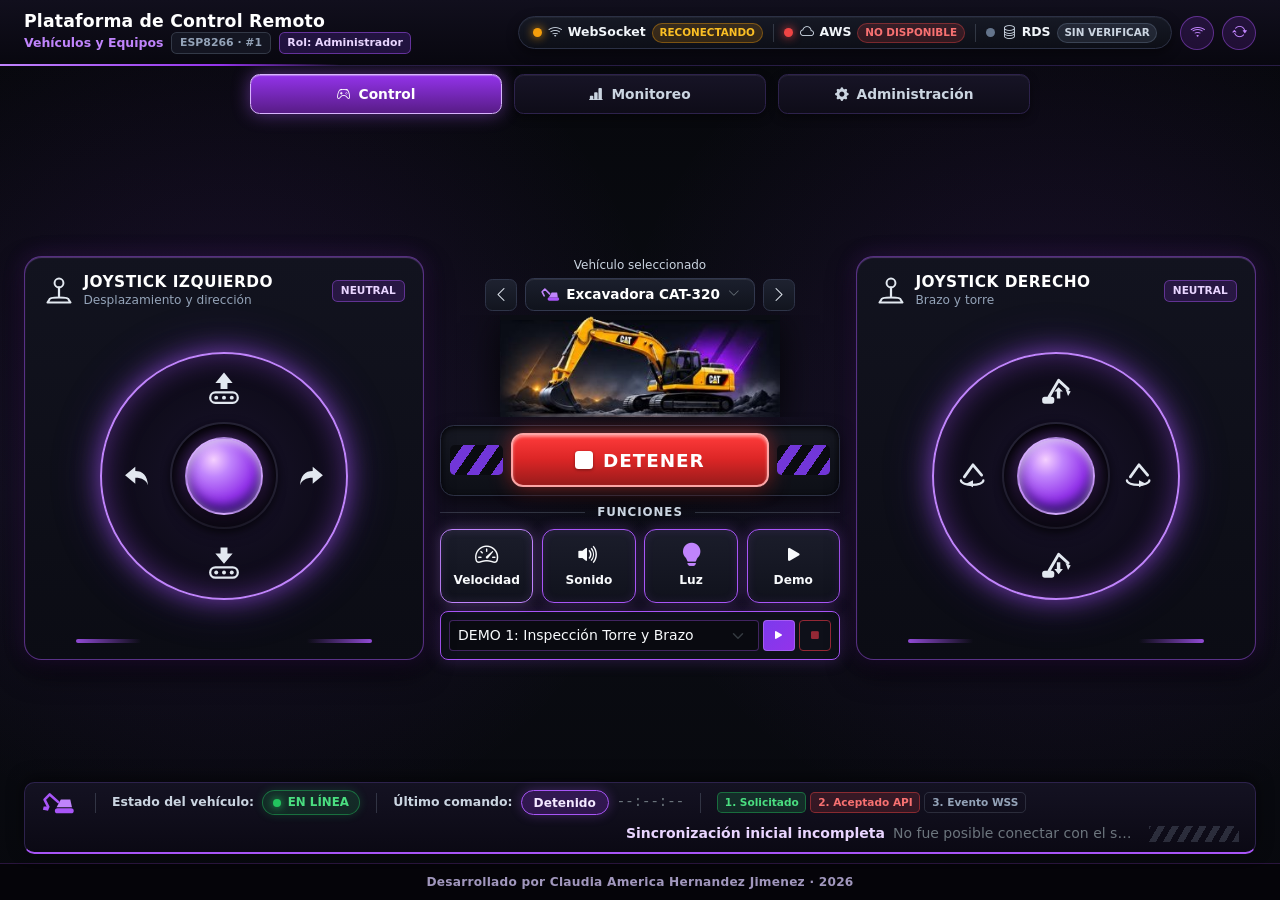
==== commit 40ba594a: "fix(mobile-ui): ajustar Control, Monitoreo y Administracion a una sola pantalla movil sin deslizar" ====
--- a/frontend/index.html
+++ b/frontend/index.html
@@ -176,8 +176,8 @@
     <!-- ===================================================================== -->
     <div id="view-control" class="view-section active-view flex-grow-1" role="tabpanel">
       <div class="row g-3 align-items-stretch rc-deck-zone my-auto">
-        <!-- COLUMNA IZQUIERDA: JOYSTICK IZQUIERDO (DESPLAZAMIENTO Y DIRECCIÓN) -->
-        <div class="col-12 col-md-4 col-lg-4 order-1">
+        <!-- COLUMNA IZQUIERDA: JOYSTICK IZQUIERDO (50% en móvil para verse lado a lado sin deslizar) -->
+        <div class="col-6 col-lg-4 order-2 order-lg-1">
           <section class="joy-panel-card h-100 d-flex flex-column justify-content-between" aria-labelledby="heading-joystick-left">
             <div class="joy-panel-header">
               <div class="d-flex align-items-center gap-2">
@@ -283,8 +283,8 @@
           </section>
         </div>
 
-        <!-- COLUMNA CENTRAL: SELECTOR DE VEHÍCULO + EXCAVADORA + DETENER + FUNCIONES -->
-        <div class="col-12 col-md-4 col-lg-4 order-2 d-flex flex-column justify-content-between">
+        <!-- COLUMNA CENTRAL: SELECTOR DE VEHÍCULO + EXCAVADORA + DETENER + FUNCIONES (Arriba en móvil, al centro en escritorio) -->
+        <div class="col-12 col-lg-4 order-1 order-lg-2 d-flex flex-column justify-content-between">
           <section class="center-cockpit-column h-100 d-flex flex-column justify-content-between" aria-label="Consola central del vehículo">
             <!-- Selector Superior de Vehículo -->
             <div class="text-center">
@@ -429,8 +429,8 @@
           </section>
         </div>
 
-        <!-- COLUMNA DERECHA: JOYSTICK DERECHO (BRAZO Y TORRE) -->
-        <div class="col-12 col-md-4 col-lg-4 order-3">
+        <!-- COLUMNA DERECHA: JOYSTICK DERECHO (50% en móvil lado a lado con el izquierdo) -->
+        <div class="col-6 col-lg-4 order-3">
           <section class="joy-panel-card h-100 d-flex flex-column justify-content-between" aria-labelledby="heading-joystick-right">
             <div class="joy-panel-header">
               <div class="d-flex align-items-center gap-2">
@@ -541,129 +541,122 @@
     </div>
 
     <!-- ===================================================================== -->
-    <!-- VENTANA 2 (INDEPENDIENTE): MONITOREO EN TIEMPO REAL (4.2)             -->
+    <!-- VENTANA 2 (INDEPENDIENTE): MONITOREO EN TIEMPO REAL (4.2 — UNA SOLA PANTALLA SIN DESLIZAR) -->
     <!-- ===================================================================== -->
     <div id="view-monitoreo" class="view-section flex-grow-1" role="tabpanel" hidden>
-      <div class="row g-3">
-        <!-- COLUMNA IZQUIERDA: TARJETA DESTACADA DEL ÚLTIMO MOVIMIENTO + EVENTOS WSS EN VIVO -->
-        <div class="col-12 col-lg-5 d-flex flex-column gap-3">
-          <section class="joy-panel-card flex-grow-1 d-flex flex-column" aria-labelledby="heading-last-movement">
-            <div class="control-card-header">
+      <div class="row g-2 h-100 align-items-stretch">
+        <!-- COLUMNA IZQUIERDA: TARJETA COMPACTA DEL ÚLTIMO MOVIMIENTO + WSS -->
+        <div class="col-12 col-lg-5 d-flex flex-column gap-2">
+          <section class="joy-panel-card flex-grow-1 d-flex flex-column justify-content-between" aria-labelledby="heading-last-movement">
+            <div class="control-card-header py-1 mb-1">
               <h2 id="heading-last-movement" class="section-title">
                 <i class="bi bi-radar" aria-hidden="true"></i>
-                Último Movimiento / Estado Reportado
+                Último Movimiento Reportado
               </h2>
               <button
                 type="button"
                 id="btn-refresh-monitoring"
-                class="btn btn-sm btn-purple-outline"
+                class="btn btn-sm btn-purple-outline py-0 px-2"
                 title="Resincronizar estado e historial desde Amazon RDS"
               >
                 <i class="bi bi-arrow-clockwise me-1" aria-hidden="true"></i>Sincronizar
               </button>
             </div>
 
-            <div class="p-2 d-flex flex-column justify-content-between flex-grow-1">
-              <div class="hero-status-box p-3 rounded-3 mb-3">
-                <div class="d-flex align-items-center justify-content-between mb-2">
-                  <span class="small text-uppercase text-secondary fw-bold">Movimiento Reportado</span>
-                  <span class="cmd-code-pill" id="mon-last-cmd-code">Código —</span>
-                </div>
-                <div class="fs-2 fw-bold text-white mb-1" id="mon-last-cmd-name">Sincronizando...</div>
-                <div class="small text-purple-light fw-semibold" id="mon-last-stage-badge">
-                  Verificando persistencia en Amazon RDS...
-                </div>
-              </div>
-
-              <div class="row g-2">
-                <div class="col-6">
-                  <div class="meta-tile p-2 rounded-2">
-                    <span class="d-block small text-secondary">Vehículo</span>
-                    <strong class="text-white small" id="mon-last-vehicle">Excavadora IoT (ID #1)</strong>
-                  </div>
-                </div>
-                <div class="col-6">
-                  <div class="meta-tile p-2 rounded-2">
-                    <span class="d-block small text-secondary">Origen</span>
-                    <strong class="text-purple-light small font-monospace" id="mon-last-origin">RDS / WSS</strong>
-                  </div>
-                </div>
-                <div class="col-6">
-                  <div class="meta-tile p-2 rounded-2">
-                    <span class="d-block small text-secondary">Fecha</span>
-                    <strong class="text-white font-monospace" id="mon-last-date">--/--/----</strong>
-                  </div>
-                </div>
-                <div class="col-6">
-                  <div class="meta-tile p-2 rounded-2">
-                    <span class="d-block small text-secondary">Hora</span>
-                    <strong class="text-purple-bright font-monospace" id="mon-last-time">--:--:--</strong>
-                  </div>
-                </div>
-              </div>
-
-              <div class="mt-2 pt-2 border-top border-purple-subtle d-flex align-items-center justify-content-between small text-secondary">
-                <span>Actualización en vivo vía WSS</span>
-                <span class="font-monospace" id="mon-sync-time">--:--:--</span>
-              </div>
+            <div class="hero-status-box p-2 rounded-3 mb-2">
+              <div class="d-flex align-items-center justify-content-between">
+                <div>
+                  <span class="d-block small text-secondary" style="font-size:0.68rem;">MOVIMIENTO / ESTADO</span>
+                  <div class="fs-5 fw-bold text-white" id="mon-last-cmd-name">Sincronizando...</div>
+                </div>
+                <span class="cmd-code-pill" id="mon-last-cmd-code">Código —</span>
+              </div>
+              <div class="small text-purple-light fw-semibold text-truncate mt-1" style="font-size:0.72rem;" id="mon-last-stage-badge">
+                Confirmado en Amazon RDS
+              </div>
+            </div>
+
+            <div class="row g-1">
+              <div class="col-6">
+                <div class="meta-tile px-2 py-1 rounded-2">
+                  <span class="d-block text-secondary" style="font-size:0.65rem;">Vehículo</span>
+                  <strong class="text-white small text-truncate d-block" id="mon-last-vehicle">Excavadora #1</strong>
+                </div>
+              </div>
+              <div class="col-6">
+                <div class="meta-tile px-2 py-1 rounded-2">
+                  <span class="d-block text-secondary" style="font-size:0.65rem;">Origen</span>
+                  <strong class="text-purple-light small font-monospace text-truncate d-block" id="mon-last-origin">RDS / WSS</strong>
+                </div>
+              </div>
+              <div class="col-6">
+                <div class="meta-tile px-2 py-1 rounded-2">
+                  <span class="d-block text-secondary" style="font-size:0.65rem;">Fecha</span>
+                  <strong class="text-white small font-monospace" id="mon-last-date">--/--/----</strong>
+                </div>
+              </div>
+              <div class="col-6">
+                <div class="meta-tile px-2 py-1 rounded-2">
+                  <span class="d-block text-secondary" style="font-size:0.65rem;">Hora</span>
+                  <strong class="text-purple-bright small font-monospace" id="mon-last-time">--:--:--</strong>
+                </div>
+              </div>
+            </div>
+
+            <div class="mt-1 pt-1 border-top border-purple-subtle d-flex align-items-center justify-content-between text-secondary" style="font-size:0.68rem;">
+              <span>WSS en tiempo real</span>
+              <span class="font-monospace" id="mon-sync-time">--:--:--</span>
             </div>
           </section>
 
-          <!-- Eventos WebSocket Recibidos en Vivo -->
-          <section class="joy-panel-card">
-            <div class="control-card-header">
+          <!-- Eventos WebSocket Recibidos en Vivo (Compacto) -->
+          <section class="joy-panel-card d-none d-lg-block">
+            <div class="control-card-header py-1 mb-1">
               <h3 class="section-title">
                 <i class="bi bi-broadcast" aria-hidden="true"></i>
-                Tramas WebSocket (WSS) en Vivo
+                Tramas WebSocket (WSS)
               </h3>
               <button type="button" id="btn-clear-ws-feed" class="btn btn-sm btn-purple-outline py-0 px-2">
                 Limpiar
               </button>
             </div>
-            <div id="ws-events-feed" class="ws-events-feed" aria-live="polite">
+            <div id="ws-events-feed" class="ws-events-feed" style="max-height:95px;" aria-live="polite">
               <div class="ws-feed-empty text-secondary small">Esperando eventos WSS...</div>
             </div>
           </section>
         </div>
 
-        <!-- COLUMNA DERECHA: TABLA DE LOS 10 MOVIMIENTOS INDIVIDUALES MÁS RECIENTES -->
+        <!-- COLUMNA DERECHA: TABLA DE LOS 10 MOVIMIENTOS INDIVIDUALES (CABE COMPLETA EN 1 PANTALLA) -->
         <div class="col-12 col-lg-7">
-          <section class="joy-panel-card h-100 d-flex flex-column" aria-labelledby="heading-history-table">
-            <div class="control-card-header">
+          <section class="joy-panel-card h-100 d-flex flex-column justify-content-between" aria-labelledby="heading-history-table">
+            <div class="control-card-header py-1 mb-1">
               <h2 id="heading-history-table" class="section-title">
                 <i class="bi bi-table" aria-hidden="true"></i>
-                Últimos 10 Movimientos Individuales (Amazon RDS)
+                Últimos 10 Movimientos (RDS)
               </h2>
-              <span class="badge-chip badge-chip-purple" id="mon-history-count">0 / 10 registros</span>
-            </div>
-
-            <div class="p-2 flex-grow-1 d-flex flex-column justify-content-between">
-              <div class="table-responsive">
-                <table class="table table-dark-purple align-middle mb-0">
-                  <thead>
-                    <tr>
-                      <th scope="col">#</th>
-                      <th scope="col">Movimiento</th>
-                      <th scope="col">Código</th>
-                      <th scope="col">Origen</th>
-                      <th scope="col">Fecha</th>
-                      <th scope="col">Hora</th>
-                    </tr>
-                  </thead>
-                  <tbody id="mon-history-tbody">
-                    <tr>
-                      <td colspan="6" class="text-center text-secondary py-4 small">
-                        Consultando historial persistido en Amazon RDS...
-                      </td>
-                    </tr>
-                  </tbody>
-                </table>
-              </div>
-
-              <div class="mt-2 pt-2 border-top border-purple-subtle small text-secondary d-flex flex-wrap justify-content-between gap-2">
-                <span>Ordenados del más reciente al más antiguo (sp_obtener_historial).</span>
-                <span>Los pasos internos de DEMO no contaminan esta tabla.</span>
-              </div>
+              <span class="badge-chip badge-chip-purple" id="mon-history-count">0 / 10</span>
+            </div>
+
+            <div class="flex-grow-1 overflow-hidden">
+              <table class="table table-dark-purple table-monitoreo-compact align-middle mb-0 w-100">
+                <thead>
+                  <tr>
+                    <th scope="col">#</th>
+                    <th scope="col">Movimiento</th>
+                    <th scope="col">Cód</th>
+                    <th scope="col" class="d-none d-md-table-cell">Origen</th>
+                    <th scope="col">Fecha</th>
+                    <th scope="col">Hora</th>
+                  </tr>
+                </thead>
+                <tbody id="mon-history-tbody">
+                  <tr>
+                    <td colspan="6" class="text-center text-secondary py-3 small">
+                      Consultando historial en Amazon RDS...
+                    </td>
+                  </tr>
+                </tbody>
+              </table>
             </div>
           </section>
         </div>
@@ -671,194 +664,128 @@
     </div>
 
     <!-- ===================================================================== -->
-    <!-- VENTANA 3 (INDEPENDIENTE): ADMINISTRACIÓN COMERCIAL MULTIUSUARIO (4.3) -->
+    <!-- VENTANA 3 (INDEPENDIENTE): ADMINISTRACIÓN COMERCIAL (4.3 — SUBPESTAÑAS SIN DESLIZAR) -->
     <!-- ===================================================================== -->
     <div id="view-administracion" class="view-section flex-grow-1" role="tabpanel" hidden>
-      <!-- BARRA DE SELECCIÓN DE ROL COMERCIAL (ADMIN · USUARIO COMPRADOR · INVITADO) -->
-      <section class="joy-panel-card p-3 mb-3" aria-label="Selector de rol comercial">
-        <div class="d-flex flex-wrap align-items-center justify-content-between gap-3">
-          <div class="d-flex flex-wrap align-items-center gap-2">
-            <span class="small fw-bold text-uppercase text-purple-light me-1">
-              <i class="bi bi-person-badge-fill me-1" aria-hidden="true"></i>Rol Activo:
-            </span>
-            <button type="button" class="btn btn-sm role-pill-btn active" data-role-btn="ADMIN">
-              <i class="bi bi-building-fill-gear me-1" aria-hidden="true"></i>Administrador (Empresa)
+      <!-- BARRA COMPACTA DE ROL + MÉTRICAS + SUB-NAVEGACIÓN DE MÓDULOS -->
+      <section class="joy-panel-card p-2 mb-2" aria-label="Control de roles y módulos administrativos">
+        <div class="d-flex flex-wrap align-items-center justify-content-between gap-2">
+          <!-- Roles: Admin / Usuario / Invitado -->
+          <div class="d-flex align-items-center gap-1 flex-wrap">
+            <button type="button" class="btn btn-sm role-pill-btn active py-1 px-2" data-role-btn="ADMIN">
+              <i class="bi bi-building-fill-gear me-1" aria-hidden="true"></i>Admin
             </button>
-            <button type="button" class="btn btn-sm role-pill-btn" data-role-btn="USUARIO">
-              <i class="bi bi-person-check-fill me-1" aria-hidden="true"></i>Usuario (Comprador)
+            <button type="button" class="btn btn-sm role-pill-btn py-1 px-2" data-role-btn="USUARIO">
+              <i class="bi bi-person-check-fill me-1" aria-hidden="true"></i>Usuario
             </button>
-            <button type="button" class="btn btn-sm role-pill-btn" data-role-btn="INVITADO">
-              <i class="bi bi-eye-fill me-1" aria-hidden="true"></i>Invitado (Exhibición)
+            <button type="button" class="btn btn-sm role-pill-btn py-1 px-2" data-role-btn="INVITADO">
+              <i class="bi bi-eye-fill me-1" aria-hidden="true"></i>Invitado
             </button>
-          </div>
-
-          <div class="d-flex flex-wrap align-items-center gap-3">
-            <div class="d-flex align-items-center gap-2">
-              <label for="admin-buyer-account-select" class="small text-secondary mb-0">Cuenta Comprador:</label>
-              <select id="admin-buyer-account-select" class="form-select form-select-sm dark-purple-input" style="width: auto;">
-                <option value="101">#101 · Claudia América (Propietaria Unidad #1)</option>
-                <option value="102">#102 · Constructora Centro (Sin Unidad #1)</option>
-              </select>
-            </div>
-
-            <div class="form-check form-switch mb-0">
+
+            <select id="admin-buyer-account-select" class="form-select form-select-sm dark-purple-input py-0 px-2" style="width:auto;height:28px;font-size:0.72rem;">
+              <option value="101">#101 · Claudia A. (Unidad #1)</option>
+              <option value="102">#102 · Constructora B</option>
+            </select>
+
+            <div class="form-check form-switch mb-0 ms-1">
               <input class="form-check-input" type="checkbox" id="admin-support-consent-switch" checked />
-              <label class="form-check-label small text-light" for="admin-support-consent-switch">
-                Autorización Soporte Técnico
+              <label class="form-check-label text-light" style="font-size:0.7rem;" for="admin-support-consent-switch">
+                Soporte
               </label>
             </div>
           </div>
-        </div>
-        <div class="small text-secondary mt-2" id="admin-role-context-text">
-          Vista Empresa Comercializadora: Gestión de inventario de unidades, modelos, clientes, asignaciones y editor de DEMOs.
+
+          <!-- Tira compacta de 6 métricas del Dashboard -->
+          <div class="d-flex align-items-center gap-1 flex-wrap">
+            <span class="badge-chip">Mod: <strong class="text-purple-bright ms-1" id="metric-models">2</strong></span>
+            <span class="badge-chip">Unid: <strong class="text-white ms-1" id="metric-units">1</strong></span>
+            <span class="badge-chip">Vend: <strong class="text-purple-light ms-1" id="metric-assigned">1</strong></span>
+            <span class="badge-chip">Exhib: <strong class="text-purple-bright ms-1" id="metric-exhibition">1</strong></span>
+            <span class="badge-chip">Cli: <strong class="text-white ms-1" id="metric-clients">2</strong></span>
+            <span class="badge-chip">Demos: <strong class="text-purple-light ms-1" id="metric-demos">3</strong></span>
+          </div>
+        </div>
+
+        <span class="visually-hidden" id="admin-role-context-text">Gestión administrativa</span>
+
+        <!-- Sub-pestañas internas de Administración para no deslizar en teléfono -->
+        <div class="admin-subtabs-grid mt-2" role="tablist">
+          <button type="button" class="admin-subtab-btn active" data-admin-subview="unidades">
+            <i class="bi bi-truck-flatbed me-1"></i>Unidades
+          </button>
+          <button type="button" class="admin-subtab-btn" data-admin-subview="demos">
+            <i class="bi bi-list-ol me-1"></i>Editor DEMO
+          </button>
+          <button type="button" class="admin-subtab-btn" data-admin-subview="exhibicion">
+            <i class="bi bi-hourglass-split me-1"></i>Exhibición 60s
+          </button>
+          <button type="button" class="admin-subtab-btn" data-admin-subview="auditoria">
+            <i class="bi bi-shield-check me-1"></i>Auditoría
+          </button>
         </div>
       </section>
 
-      <!-- DASHBOARD DE MÉTRICAS COMERCIALES -->
-      <div class="row g-2 mb-3">
-        <div class="col-6 col-md-4 col-lg-2">
-          <div class="metric-card p-2 rounded-3 text-center">
-            <span class="d-block small text-secondary">Modelos</span>
-            <strong class="fs-4 text-purple-bright" id="metric-models">2</strong>
-          </div>
-        </div>
-        <div class="col-6 col-md-4 col-lg-2">
-          <div class="metric-card p-2 rounded-3 text-center">
-            <span class="d-block small text-secondary">Unidades RDS</span>
-            <strong class="fs-4 text-white" id="metric-units">1</strong>
-          </div>
-        </div>
-        <div class="col-6 col-md-4 col-lg-2">
-          <div class="metric-card p-2 rounded-3 text-center">
-            <span class="d-block small text-secondary">Vendidas / Asignadas</span>
-            <strong class="fs-4 text-purple-light" id="metric-assigned">1</strong>
-          </div>
-        </div>
-        <div class="col-6 col-md-4 col-lg-2">
-          <div class="metric-card p-2 rounded-3 text-center">
-            <span class="d-block small text-secondary">En Exhibición</span>
-            <strong class="fs-4 text-purple-bright" id="metric-exhibition">1</strong>
-          </div>
-        </div>
-        <div class="col-6 col-md-4 col-lg-2">
-          <div class="metric-card p-2 rounded-3 text-center">
-            <span class="d-block small text-secondary">Compradores</span>
-            <strong class="fs-4 text-white" id="metric-clients">2</strong>
-          </div>
-        </div>
-        <div class="col-6 col-md-4 col-lg-2">
-          <div class="metric-card p-2 rounded-3 text-center">
-            <span class="d-block small text-secondary">Rutinas DEMO</span>
-            <strong class="fs-4 text-purple-light" id="metric-demos">3</strong>
-          </div>
-        </div>
-      </div>
-
-      <div class="row g-3">
-        <!-- COLUMNA 1: INVENTARIO DE UNIDADES / MIS VEHÍCULOS + MODELOS -->
-        <div class="col-12 col-lg-5">
-          <section class="joy-panel-card h-100 d-flex flex-column">
-            <div class="control-card-header">
-              <h2 class="section-title" id="admin-units-section-title">
-                <i class="bi bi-truck-flatbed" aria-hidden="true"></i>
-                Unidades Físicas en Inventario (Amazon RDS)
-              </h2>
-              <span class="badge-chip">sp_obtener_vehiculos</span>
-            </div>
-
-            <div class="p-2 d-flex flex-column justify-content-between flex-grow-1 gap-3">
-              <div class="table-responsive">
-                <table class="table table-dark-purple table-sm align-middle mb-0">
+      <!-- SUB-VISTA 1: UNIDADES, MODELOS Y ASIGNACIÓN DE PROPIETARIOS -->
+      <div id="admin-subview-unidades" class="admin-subview active-subview flex-grow-1">
+        <div class="row g-2 h-100">
+          <div class="col-12 col-lg-7">
+            <section class="joy-panel-card h-100 d-flex flex-column justify-content-between">
+              <div>
+                <div class="control-card-header py-1 mb-1">
+                  <h2 class="section-title" id="admin-units-section-title">
+                    <i class="bi bi-truck-flatbed" aria-hidden="true"></i>
+                    Unidades Físicas (Amazon RDS)
+                  </h2>
+                  <span class="badge-chip">sp_obtener_vehiculos</span>
+                </div>
+                <table class="table table-dark-purple table-monitoreo-compact align-middle mb-2 w-100">
                   <thead>
                     <tr>
                       <th>ID</th>
                       <th>Unidad</th>
                       <th>Modelo</th>
-                      <th>MCU</th>
+                      <th class="d-none d-sm-table-cell">MCU</th>
                       <th>Estado</th>
                       <th>Titular</th>
                     </tr>
                   </thead>
-                  <tbody id="admin-units-tbody">
-                    <tr>
-                      <td colspan="6" class="text-center text-secondary py-2 small">Cargando unidades...</td>
-                    </tr>
-                  </tbody>
+                  <tbody id="admin-units-tbody"></tbody>
                 </table>
               </div>
 
               <div data-admin-only="true" class="p-2 rounded-3 demo-box">
-                <div class="small fw-bold text-purple-light text-uppercase mb-2">
-                  <i class="bi bi-plus-circle-fill me-1" aria-hidden="true"></i>Registrar Nueva Unidad en RDS
-                </div>
-                <form id="form-admin-new-unit" class="row g-2">
-                  <div class="col-6">
-                    <input type="text" id="new-unit-name" class="form-control form-control-sm dark-purple-input" placeholder="Nombre (ej. Excavadora #2)" required />
+                <form id="form-admin-new-unit" class="row g-1">
+                  <div class="col-5">
+                    <input type="text" id="new-unit-name" class="form-control form-control-sm dark-purple-input" placeholder="Nueva unidad..." required />
                   </div>
                   <div class="col-3">
                     <input type="text" id="new-unit-model" class="form-control form-control-sm dark-purple-input" value="CAT-320" required />
                   </div>
-                  <div class="col-3">
-                    <input type="text" id="new-unit-mcu" class="form-control form-control-sm dark-purple-input" value="ESP8266" required />
-                  </div>
-                  <div class="col-5">
-                    <input type="text" id="new-unit-desc" class="form-control form-control-sm dark-purple-input" placeholder="Descripción" value="Unidad IoT 12 movimientos" />
-                  </div>
                   <div class="col-4">
                     <select id="new-unit-client" class="form-select form-select-sm dark-purple-input"></select>
                   </div>
-                  <div class="col-3">
+                  <input type="hidden" id="new-unit-mcu" value="ESP8266" />
+                  <input type="hidden" id="new-unit-desc" value="Unidad IoT 12 movimientos" />
+                  <div class="col-5">
                     <select id="new-unit-status" class="form-select form-select-sm dark-purple-input">
                       <option value="Disponible">Disponible</option>
                       <option value="Vendido / Asignado">Vendido</option>
                       <option value="Exhibición">Exhibición</option>
                     </select>
                   </div>
-                  <div class="col-12">
-                    <button type="submit" class="btn btn-sm btn-purple-primary w-100 fw-bold">
-                      Guardar Unidad en Amazon RDS
-                    </button>
+                  <div class="col-7">
+                    <button type="submit" class="btn btn-sm btn-purple-primary w-100 fw-bold">+ Registrar Unidad RDS</button>
                   </div>
                 </form>
               </div>
-
-              <div>
-                <div class="small fw-bold text-secondary text-uppercase mb-1">Catálogo de Modelos Comerciales</div>
-                <div class="table-responsive">
-                  <table class="table table-dark-purple table-sm align-middle mb-0">
-                    <thead>
-                      <tr>
-                        <th>Modelo</th>
-                        <th>Nombre Comercial</th>
-                        <th>Hardware</th>
-                        <th>Capacidades</th>
-                      </tr>
-                    </thead>
-                    <tbody id="admin-models-tbody"></tbody>
-                  </table>
-                </div>
-              </div>
-            </div>
-          </section>
-        </div>
-
-        <!-- COLUMNA 2: CLIENTES, ASIGNACIONES Y EDITOR VISUAL DE DEMOS -->
-        <div class="col-12 col-lg-4">
-          <section class="joy-panel-card h-100 d-flex flex-column">
-            <div class="control-card-header">
-              <h2 class="section-title">
-                <i class="bi bi-sliders" aria-hidden="true"></i>
-                Clientes y Editor Visual de DEMOs
-              </h2>
-              <span class="badge-chip badge-chip-purple">RDS Persistente</span>
-            </div>
-
-            <div class="p-2 d-flex flex-column justify-content-between flex-grow-1 gap-3">
-              <div data-admin-only="true" class="p-2 rounded-3 demo-box">
-                <div class="small fw-bold text-purple-light text-uppercase mb-2">
-                  <i class="bi bi-people-fill me-1" aria-hidden="true"></i>Asignación Comercial de Propietario
-                </div>
-                <form id="form-admin-assign-unit" class="row g-2 mb-2">
+            </section>
+          </div>
+
+          <div class="col-12 col-lg-5">
+            <section class="joy-panel-card h-100 d-flex flex-column justify-content-between">
+              <div data-admin-only="true" class="p-2 rounded-3 demo-box mb-2">
+                <div class="small fw-bold text-purple-light text-uppercase mb-1">Asignar Propietario / Cliente</div>
+                <form id="form-admin-assign-unit" class="row g-1 mb-1">
                   <div class="col-5">
                     <select id="assign-unit-select" class="form-select form-select-sm dark-purple-input"></select>
                   </div>
@@ -873,18 +800,15 @@
                     </select>
                   </div>
                   <div class="col-12">
-                    <button type="submit" class="btn btn-sm btn-purple-outline w-100 fw-bold">
-                      Asignar Titular y Revocar Anterior
-                    </button>
+                    <button type="submit" class="btn btn-sm btn-purple-outline w-100 fw-bold">Asignar Titular</button>
                   </div>
                 </form>
-
-                <form id="form-admin-new-client" class="row g-2">
+                <form id="form-admin-new-client" class="row g-1">
                   <div class="col-5">
-                    <input type="text" id="new-client-name" class="form-control form-control-sm dark-purple-input" placeholder="Nuevo cliente comprador" required />
+                    <input type="text" id="new-client-name" class="form-control form-control-sm dark-purple-input" placeholder="Nuevo comprador" required />
                   </div>
                   <div class="col-4">
-                    <input type="email" id="new-client-email" class="form-control form-control-sm dark-purple-input" placeholder="correo@cliente.mx" />
+                    <input type="email" id="new-client-email" class="form-control form-control-sm dark-purple-input" placeholder="correo@iot.mx" />
                   </div>
                   <div class="col-3">
                     <button type="submit" class="btn btn-sm btn-purple-primary w-100 fw-bold">+ Cliente</button>
@@ -892,139 +816,170 @@
                 </form>
               </div>
 
-              <div class="p-2 rounded-3 demo-box flex-grow-1 d-flex flex-column justify-content-between">
-                <div>
-                  <div class="d-flex align-items-center justify-content-between mb-2">
-                    <span class="small fw-bold text-purple-light text-uppercase">
-                      <i class="bi bi-list-ol me-1" aria-hidden="true"></i>Editor Visual de DEMO (1–4 pasos)
-                    </span>
-                    <span class="badge-chip">Amazon RDS</span>
-                  </div>
-
-                  <select id="admin-demo-select" class="form-select form-select-sm dark-purple-input mb-2"></select>
-
-                  <div class="table-responsive mb-2">
-                    <table class="table table-dark-purple table-sm align-middle mb-0">
-                      <thead>
-                        <tr>
-                          <th>Orden</th>
-                          <th>Movimiento</th>
-                          <th>Duración</th>
-                          <th class="text-end">Acción</th>
-                        </tr>
-                      </thead>
-                      <tbody id="admin-demo-steps-tbody"></tbody>
-                    </table>
-                  </div>
-                </div>
-
-                <div>
-                  <form id="form-admin-add-demo-step" class="row g-2 mb-2">
-                    <div class="col-5">
-                      <select id="admin-step-cmd-select" class="form-select form-select-sm dark-purple-input"></select>
-                    </div>
-                    <div class="col-2">
-                      <select id="admin-step-order" class="form-select form-select-sm dark-purple-input" title="Orden (1 a 4)">
-                        <option value="1">#1</option>
-                        <option value="2">#2</option>
-                        <option value="3">#3</option>
-                        <option value="4">#4</option>
-                      </select>
-                    </div>
-                    <div class="col-3">
-                      <input type="number" id="admin-step-duration" class="form-control form-control-sm dark-purple-input" value="1500" min="300" max="10000" step="100" title="Duración ms" />
-                    </div>
-                    <div class="col-2">
-                      <input type="hidden" id="admin-step-pause" value="500" />
-                      <button type="submit" class="btn btn-sm btn-purple-primary w-100 fw-bold" title="Agregar paso">+</button>
-                    </div>
-                  </form>
-
-                  <form id="form-admin-new-demo" class="row g-2 pt-2 border-top border-purple-subtle">
-                    <div class="col-5">
-                      <input type="text" id="new-demo-name" class="form-control form-control-sm dark-purple-input" placeholder="Nueva DEMO..." required />
-                    </div>
-                    <div class="col-4">
-                      <input type="text" id="new-demo-desc" class="form-control form-control-sm dark-purple-input" placeholder="Descripción" value="Secuencia personalizada" />
-                    </div>
-                    <div class="col-3">
-                      <button type="submit" class="btn btn-sm btn-purple-outline w-100 fw-bold">Crear</button>
-                    </div>
-                  </form>
-                </div>
-              </div>
-            </div>
-          </section>
-        </div>
-
-        <!-- COLUMNA 3: EXHIBICIÓN TEMPORAL PARA INVITADOS + SEGURIDAD Y AUDITORÍA -->
-        <div class="col-12 col-lg-3">
-          <section class="joy-panel-card h-100 d-flex flex-column">
-            <div class="control-card-header">
+              <div>
+                <div class="small fw-bold text-secondary text-uppercase mb-1">Modelos Comerciales</div>
+                <table class="table table-dark-purple table-monitoreo-compact align-middle mb-0 w-100">
+                  <thead>
+                    <tr>
+                      <th>Modelo</th>
+                      <th>Nombre</th>
+                      <th class="d-none d-sm-table-cell">MCU</th>
+                      <th>Capacidades</th>
+                    </tr>
+                  </thead>
+                  <tbody id="admin-models-tbody"></tbody>
+                </table>
+              </div>
+            </section>
+          </div>
+        </div>
+      </div>
+
+      <!-- SUB-VISTA 2: EDITOR VISUAL DE SECUENCIAS DEMO EN AMAZON RDS -->
+      <div id="admin-subview-demos" class="admin-subview flex-grow-1" hidden>
+        <section class="joy-panel-card h-100 d-flex flex-column justify-content-between">
+          <div>
+            <div class="control-card-header py-1 mb-2">
               <h2 class="section-title">
-                <i class="bi bi-hourglass-split" aria-hidden="true"></i>
-                Exhibición y Auditoría
+                <i class="bi bi-list-ol" aria-hidden="true"></i>
+                Editor Visual de DEMO Persistente en RDS (1 a 4 pasos)
               </h2>
-              <span class="conn-badge badge-neutral" id="guest-session-badge">DISPONIBLE</span>
-            </div>
-
-            <div class="p-2 d-flex flex-column justify-content-between flex-grow-1 gap-3">
-              <div class="p-3 rounded-3 hero-status-box text-center">
-                <div class="small text-uppercase text-secondary fw-bold mb-1">
-                  Prueba Temporal de Exhibición (Invitado)
-                </div>
-                <div class="display-6 fw-bold text-purple-bright font-monospace mb-2" id="guest-timer-display">
-                  00:00
-                </div>
+              <span class="badge-chip badge-chip-purple">Amazon RDS</span>
+            </div>
+
+            <select id="admin-demo-select" class="form-select form-select-sm dark-purple-input mb-2"></select>
+
+            <table class="table table-dark-purple table-monitoreo-compact align-middle mb-2 w-100">
+              <thead>
+                <tr>
+                  <th>Orden</th>
+                  <th>Movimiento</th>
+                  <th>Duración</th>
+                  <th class="text-end">Acción</th>
+                </tr>
+              </thead>
+              <tbody id="admin-demo-steps-tbody"></tbody>
+            </table>
+          </div>
+
+          <div class="row g-2">
+            <div class="col-12 col-md-7">
+              <form id="form-admin-add-demo-step" class="row g-1">
+                <div class="col-5">
+                  <select id="admin-step-cmd-select" class="form-select form-select-sm dark-purple-input"></select>
+                </div>
+                <div class="col-2">
+                  <select id="admin-step-order" class="form-select form-select-sm dark-purple-input">
+                    <option value="1">#1</option>
+                    <option value="2">#2</option>
+                    <option value="3">#3</option>
+                    <option value="4">#4</option>
+                  </select>
+                </div>
+                <div class="col-3">
+                  <input type="number" id="admin-step-duration" class="form-control form-control-sm dark-purple-input" value="1500" min="300" max="10000" step="100" />
+                </div>
+                <div class="col-2">
+                  <input type="hidden" id="admin-step-pause" value="500" />
+                  <button type="submit" class="btn btn-sm btn-purple-primary w-100 fw-bold">+ Paso</button>
+                </div>
+              </form>
+            </div>
+
+            <div class="col-12 col-md-5">
+              <form id="form-admin-new-demo" class="row g-1">
+                <div class="col-5">
+                  <input type="text" id="new-demo-name" class="form-control form-control-sm dark-purple-input" placeholder="Nueva DEMO..." required />
+                </div>
+                <div class="col-4">
+                  <input type="text" id="new-demo-desc" class="form-control form-control-sm dark-purple-input" value="Secuencia IoT" />
+                </div>
+                <div class="col-3">
+                  <button type="submit" class="btn btn-sm btn-purple-outline w-100 fw-bold">Crear</button>
+                </div>
+              </form>
+            </div>
+          </div>
+        </section>
+      </div>
+
+      <!-- SUB-VISTA 3: PRUEBA TEMPORAL DE EXHIBICIÓN (INVITADO 60S) Y PRUEBAS DE SEGURIDAD -->
+      <div id="admin-subview-exhibicion" class="admin-subview flex-grow-1" hidden>
+        <div class="row g-2 h-100">
+          <div class="col-12 col-md-6">
+            <section class="joy-panel-card h-100 d-flex flex-column justify-content-between text-center">
+              <div class="control-card-header py-1 mb-1">
+                <h2 class="section-title">
+                  <i class="bi bi-hourglass-split" aria-hidden="true"></i>
+                  Sesión Temporal Invitado (60s)
+                </h2>
+                <span class="conn-badge badge-neutral" id="guest-session-badge">DISPONIBLE</span>
+              </div>
+
+              <div class="hero-status-box p-3 rounded-3 my-auto">
+                <div class="small text-secondary text-uppercase fw-bold mb-1">Tiempo Restante de Reserva Exclusiva</div>
+                <div class="display-5 fw-bold text-purple-bright font-monospace mb-2" id="guest-timer-display">00:00</div>
                 <div class="d-flex gap-2">
-                  <button type="button" id="btn-start-guest-session" class="btn btn-sm btn-purple-primary fw-bold flex-grow-1">
+                  <button type="button" id="btn-start-guest-session" class="btn btn-purple-primary fw-bold flex-grow-1">
                     Iniciar Prueba (60s)
                   </button>
-                  <button type="button" id="btn-end-guest-session" class="btn btn-sm btn-outline-danger fw-bold" disabled>
+                  <button type="button" id="btn-end-guest-session" class="btn btn-outline-danger fw-bold" disabled>
                     Finalizar
                   </button>
                 </div>
               </div>
-
-              <div class="p-2 rounded-3 demo-box">
-                <div class="small fw-bold text-purple-light text-uppercase mb-2">
-                  <i class="bi bi-shield-shaded me-1" aria-hidden="true"></i>Pruebas de Autorización (401/403/409)
-                </div>
-                <div class="d-grid gap-1">
-                  <button type="button" class="btn btn-sm btn-purple-outline text-start" data-sec-test="INVITADO_ADMIN">
-                    P12 · Rechazo Admin a Invitado (403)
-                  </button>
-                  <button type="button" class="btn btn-sm btn-purple-outline text-start" data-sec-test="USUARIO_AJENO">
-                    P13 · Rechazo Vehículo Ajeno BOLA (403)
-                  </button>
-                  <button type="button" class="btn btn-sm btn-purple-outline text-start" data-sec-test="SESION_DUPLICADA">
-                    P14 · Reserva Exclusiva Unidad (409)
-                  </button>
-                </div>
-              </div>
-
-              <div class="flex-grow-1 d-flex flex-column">
-                <div class="small fw-bold text-secondary text-uppercase mb-1">
-                  <i class="bi bi-journal-code text-purple-bright me-1" aria-hidden="true"></i>Bitácora de Auditoría
-                </div>
-                <div class="table-responsive audit-scroll-box flex-grow-1">
-                  <table class="table table-dark-purple table-sm align-middle mb-0">
-                    <thead>
-                      <tr>
-                        <th>Hora</th>
-                        <th>Actor</th>
-                        <th>Acción</th>
-                        <th>Objeto</th>
-                        <th>Estado</th>
-                      </tr>
-                    </thead>
-                    <tbody id="admin-audit-tbody"></tbody>
-                  </table>
-                </div>
-              </div>
-            </div>
-          </section>
-        </div>
+            </section>
+          </div>
+
+          <div class="col-12 col-md-6">
+            <section class="joy-panel-card h-100 d-flex flex-column justify-content-between">
+              <div class="control-card-header py-1 mb-1">
+                <h2 class="section-title">
+                  <i class="bi bi-shield-shaded" aria-hidden="true"></i>
+                  Verificación RBAC / BOLA (401 · 403 · 409)
+                </h2>
+              </div>
+              <div class="d-grid gap-2 my-auto">
+                <button type="button" class="btn btn-sm btn-purple-outline text-start py-2" data-sec-test="INVITADO_ADMIN">
+                  <strong>P12 · Rechazo Admin a Invitado (403 Forbidden)</strong>
+                </button>
+                <button type="button" class="btn btn-sm btn-purple-outline text-start py-2" data-sec-test="USUARIO_AJENO">
+                  <strong>P13 · Rechazo Vehículo Ajeno BOLA/IDOR (403 Forbidden)</strong>
+                </button>
+                <button type="button" class="btn btn-sm btn-purple-outline text-start py-2" data-sec-test="SESION_DUPLICADA">
+                  <strong>P14 · Reserva Exclusiva de Unidad (409 Conflict)</strong>
+                </button>
+              </div>
+            </section>
+          </div>
+        </div>
+      </div>
+
+      <!-- SUB-VISTA 4: BITÁCORA DE AUDITORÍA -->
+      <div id="admin-subview-auditoria" class="admin-subview flex-grow-1" hidden>
+        <section class="joy-panel-card h-100 d-flex flex-column">
+          <div class="control-card-header py-1 mb-1">
+            <h2 class="section-title">
+              <i class="bi bi-journal-code" aria-hidden="true"></i>
+              Bitácora de Auditoría de Operaciones y Seguridad
+            </h2>
+            <span class="badge-chip">Sin secretos expuestos</span>
+          </div>
+          <div class="flex-grow-1 overflow-hidden">
+            <table class="table table-dark-purple table-monitoreo-compact align-middle mb-0 w-100">
+              <thead>
+                <tr>
+                  <th>Hora</th>
+                  <th>Actor</th>
+                  <th>Acción</th>
+                  <th class="d-none d-sm-table-cell">Objeto</th>
+                  <th>Resultado</th>
+                </tr>
+              </thead>
+              <tbody id="admin-audit-tbody"></tbody>
+            </table>
+          </div>
+        </section>
       </div>
     </div>
 
--- a/frontend/assets/css/styles.css
+++ b/frontend/assets/css/styles.css
@@ -42,11 +42,12 @@
 
 html,
 body {
-  min-height: 100%;
+  height: 100dvh;
+  max-height: 100dvh;
   background-color: var(--bg-obsidian);
   color: var(--text-primary);
   font-family: 'Inter', system-ui, -apple-system, 'Segoe UI', Roboto, Arial, sans-serif;
-  overflow-x: hidden;
+  overflow: hidden !important;
   -webkit-font-smoothing: antialiased;
   -webkit-touch-callout: none;
   user-select: none;
@@ -80,13 +81,49 @@
 
 /* Control estricto de las 3 ventanas independientes (jamás se apilan una debajo de otra) */
 .view-section,
-.view-section[hidden] {
+.view-section[hidden],
+.admin-subview,
+.admin-subview[hidden] {
   display: none !important;
 }
 
-.view-section.active-view {
+.view-section.active-view,
+.admin-subview.active-subview {
   display: flex !important;
   flex-direction: column;
+  min-height: 0;
+}
+
+.admin-subtabs-grid {
+  display: grid;
+  grid-template-columns: repeat(4, 1fr);
+  gap: 0.35rem;
+}
+
+.admin-subtab-btn {
+  background: var(--bg-panel-deep);
+  border: 1px solid rgba(168, 85, 247, 0.3);
+  color: var(--text-secondary);
+  border-radius: 0.45rem;
+  padding: 0.28rem 0.35rem;
+  font-size: 0.72rem;
+  font-weight: 700;
+  text-align: center;
+  white-space: nowrap;
+  overflow: hidden;
+  text-overflow: ellipsis;
+}
+
+.admin-subtab-btn.active {
+  background: linear-gradient(135deg, var(--purple-primary) 0%, var(--purple-electric) 100%);
+  color: #ffffff;
+  border-color: var(--purple-bright);
+}
+
+.table-monitoreo-compact th,
+.table-monitoreo-compact td {
+  padding: 0.22rem 0.4rem !important;
+  font-size: 0.74rem;
 }
 
 /* ==========================================================================
@@ -1040,80 +1077,154 @@
   overflow-y: auto;
 }
 
-/* Ajustes responsivos completos para teléfonos móviles (Vertical y Horizontal) y Tabletas */
-@media (max-width: 767.98px) {
+/* Ajustes responsivos completos de 1 sola pantalla sin deslizar en teléfonos móviles */
+@media (max-width: 991.98px) {
+  .cat-topbar {
+    padding: 0.25rem 0;
+  }
+  .cat-main-title {
+    font-size: 0.88rem;
+  }
+  .cat-subtitle {
+    font-size: 0.68rem;
+  }
   .status-capsule {
-    padding: 0.25rem 0.55rem;
-    gap: 0.35rem;
-    flex-wrap: wrap;
-    justify-content: center;
+    padding: 0.18rem 0.45rem;
+    gap: 0.3rem;
   }
   .status-name {
     display: none;
   }
+  .btn-signal-wave {
+    width: 28px;
+    height: 28px;
+    font-size: 0.8rem;
+  }
+  .cat-tabs-bar {
+    padding: 0.25rem 0 !important;
+  }
   .cat-tabs-grid-3 {
     grid-template-columns: repeat(3, 1fr);
+    gap: 0.3rem;
+  }
+  .cat-tab-pill {
+    min-height: 34px;
+    font-size: 0.75rem;
+    padding: 0.2rem 0.35rem;
+  }
+  .joy-panel-card {
+    padding: 0.45rem 0.55rem;
+    border-radius: 0.75rem;
+  }
+  .joy-panel-header {
+    padding-bottom: 0.2rem;
+  }
+  .joy-panel-title {
+    font-size: 0.72rem;
+  }
+  .joy-panel-subtitle,
+  .joy-header-svg {
+    display: none;
+  }
+  .joy-state-tag {
+    font-size: 0.58rem;
+    padding: 0.08rem 0.32rem;
+  }
+  .joystick-arena {
+    padding: 0.15rem;
+  }
+  .joystick-base {
+    width: 136px;
+    height: 136px;
+  }
+  .joystick-stick {
+    width: 46px;
+    height: 46px;
+  }
+  .joy-dir-indicator svg {
+    width: 24px;
+    height: 22px;
+  }
+  .joy-dir-up {
+    top: 4px;
+  }
+  .joy-dir-down {
+    bottom: 4px;
+  }
+  .joy-dir-left {
+    left: 5px;
+  }
+  .joy-dir-right {
+    right: 5px;
+  }
+  .vehicle-selector-caption {
+    display: none;
+  }
+  .veh-picker-pill {
+    padding: 0.2rem 0.6rem;
+    font-size: 0.75rem;
+  }
+  .veh-arrow-btn {
+    width: 26px;
+    height: 26px;
+  }
+  .excavator-hero-img {
+    max-width: 185px;
+    max-height: 68px;
+  }
+  .stop-hazard-housing {
+    padding: 0.25rem 0.35rem;
+  }
+  .hazard-stripes {
+    height: 22px;
+  }
+  .btn-stop-priority {
+    min-height: 38px;
+    font-size: 0.92rem;
+  }
+  .functions-divider {
+    margin-bottom: 0.25rem;
+    font-size: 0.65rem;
+  }
+  .functions-grid {
     gap: 0.35rem;
   }
-  .cat-tab-pill {
-    min-height: 44px;
-    font-size: 0.78rem;
-    padding: 0.3rem 0.4rem;
-  }
-  .joystick-base {
-    width: 196px;
-    height: 196px;
-  }
-  .joystick-stick {
-    width: 66px;
-    height: 66px;
-  }
   .func-tile {
-    min-height: 62px;
-  }
-  .joy-panel-card {
-    padding: 0.75rem 0.85rem;
-  }
-  .table-dark-purple {
-    font-size: 0.75rem;
-  }
-  .table-dark-purple th,
-  .table-dark-purple td {
-    padding: 0.35rem 0.4rem;
-    white-space: nowrap;
-  }
-  #admin-buyer-account-select {
-    max-width: 100% !important;
-    width: 100% !important;
-  }
-  .role-pill-btn {
-    min-height: 40px;
-    flex: 1 1 auto;
-  }
-}
-
-/* Modo horizontal (Landscape) en teléfonos móviles: mantiene las 3 columnas tipo control físico */
-@media (max-height: 540px) and (orientation: landscape) {
-  .rc-deck-zone > .col-12 {
-    width: 33.333333%;
-    flex: 0 0 auto;
-  }
-  .joystick-base {
-    width: 165px;
-    height: 165px;
-  }
-  .joystick-stick {
-    width: 56px;
-    height: 56px;
-  }
-  .excavator-hero-img {
-    max-height: 75px;
-  }
-  .btn-stop-priority {
-    min-height: 44px;
-    font-size: 0.95rem;
-  }
-  .func-tile {
-    min-height: 52px;
-  }
-}
+    min-height: 46px;
+    padding: 0.25rem 0.15rem;
+    border-radius: 0.55rem;
+  }
+  .func-tile-icon {
+    font-size: 1.05rem;
+  }
+  .func-tile-label {
+    font-size: 0.66rem;
+  }
+  .inline-demo-drawer {
+    margin-top: 0.3rem !important;
+    padding: 0.3rem !important;
+  }
+  .cat-bottom-frame {
+    padding: 0.25rem 0.55rem;
+  }
+  .bottom-excavator-icon {
+    display: none;
+  }
+  .bottom-label {
+    font-size: 0.68rem;
+  }
+  .bottom-online-pill,
+  .bottom-cmd-pill {
+    font-size: 0.66rem;
+    padding: 0.1rem 0.45rem;
+  }
+  .standalone-credits-footer {
+    padding: 0.28rem 0.5rem;
+    font-size: 0.66rem;
+  }
+  .table-monitoreo-compact th,
+  .table-monitoreo-compact td {
+    padding: 0.16rem 0.28rem !important;
+    font-size: 0.68rem;
+  }
+}
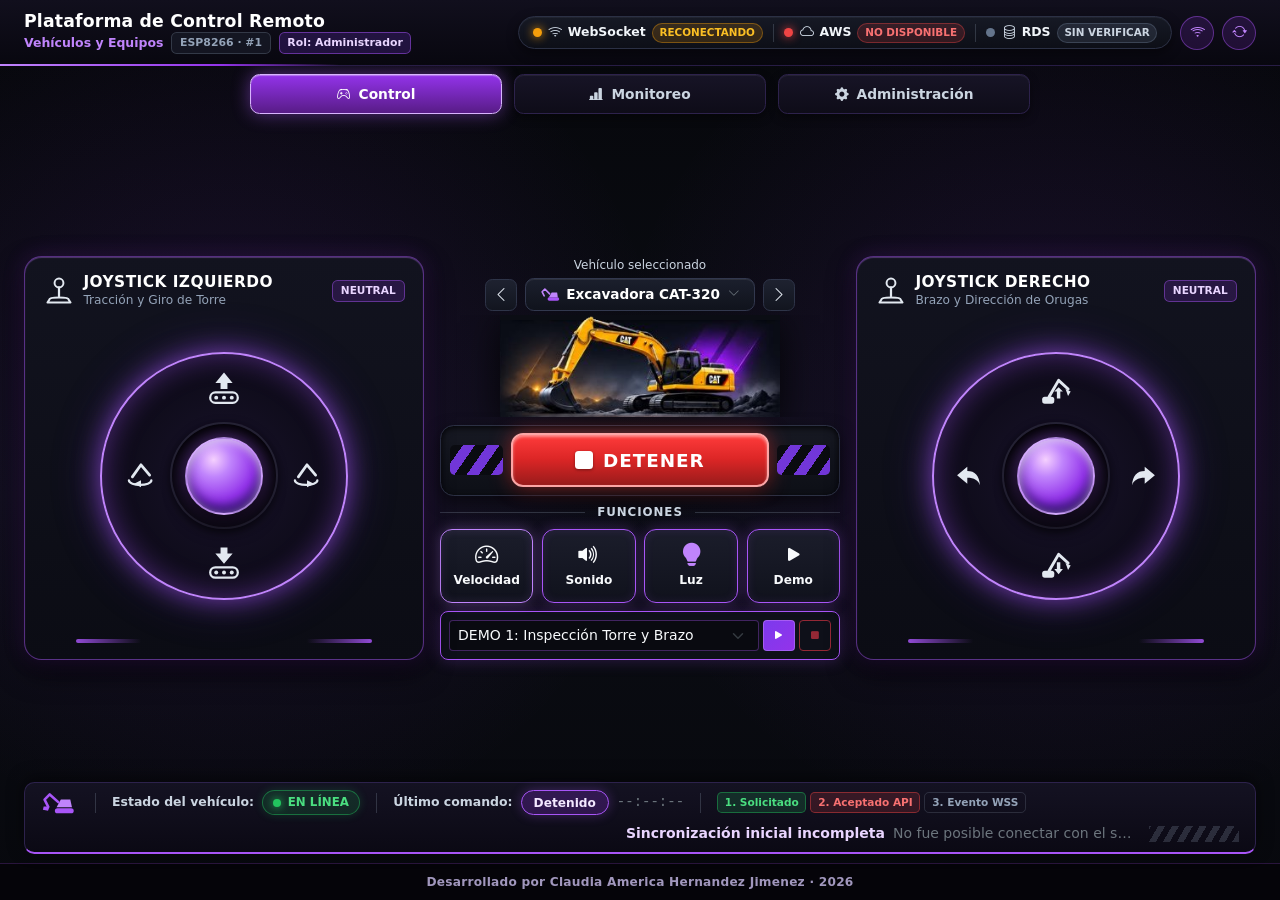
==== commit 6b80b7f9: "fix(control): sincronizar joysticks con control remoto fisico 2.4G y pulsos de luz/sonido" ====
--- a/frontend/index.html
+++ b/frontend/index.html
@@ -26,7 +26,7 @@
   />
 
   <!-- Hoja de estilos Negro y Morado en distintos contrastes -->
-  <link rel="stylesheet" href="./assets/css/styles.css" />
+  <link rel="stylesheet" href="./assets/css/styles.css?v=20261119" />
 </head>
 <body>
   <!-- ===================================================================== -->
@@ -188,7 +188,7 @@
                 </svg>
                 <div>
                   <h2 id="heading-joystick-left" class="joy-panel-title mb-0">JOYSTICK IZQUIERDO</h2>
-                  <div class="joy-panel-subtitle">Desplazamiento y dirección</div>
+                  <div class="joy-panel-subtitle">Tracción y Giro de Torre</div>
                 </div>
               </div>
               <span class="joy-state-tag" id="joystick-direction-label">NEUTRAL</span>
@@ -201,7 +201,7 @@
                 class="joystick-base"
                 tabindex="0"
                 role="application"
-                aria-label="Joystick izquierdo de desplazamiento y dirección. Arriba Avanzar, Abajo Retroceder, Izquierda Girar izquierda, Derecha Girar derecha."
+                aria-label="Joystick izquierdo de tracción y torre. Arriba Avanzar, Abajo Retroceder, Izquierda Girar torre izquierda, Derecha Girar torre derecha."
                 data-direction="neutral"
               >
                 <div class="joystick-deadzone-ring" aria-hidden="true"></div>
@@ -244,34 +244,38 @@
                   <span class="visually-hidden cmd-btn-label">Retroceder</span>
                 </button>
 
-                <!-- IZQUIERDA: Girar izquierda (#2) -->
+                <!-- IZQUIERDA: Girar torre izquierda (#10) (Turn turntable left) -->
                 <button
                   type="button"
                   class="joy-dir-indicator joy-dir-left manual-cmd-btn"
-                  data-command-code="2"
+                  data-command-code="10"
                   data-short-label="true"
                   data-state="normal"
-                  aria-label="Girar izquierda"
-                >
-                  <svg viewBox="0 0 40 40" width="34" height="34" aria-hidden="true">
-                    <path d="M18 9 L6 19 L18 29 V22 C26 22 31 25 33 31 C32 19 27 14 18 14 Z" fill="currentColor"/>
+                  aria-label="Girar torre izquierda"
+                >
+                  <svg viewBox="0 0 48 44" width="42" height="38" aria-hidden="true">
+                    <path d="M14 23 L24 9 L34 21" fill="none" stroke="currentColor" stroke-width="3.2" stroke-linecap="round" stroke-linejoin="round"/>
+                    <path d="M10 27 C10 34 36 34 36 27" fill="none" stroke="currentColor" stroke-width="2.6" stroke-linecap="round"/>
+                    <polygon points="24,35 16,31 24,27" fill="currentColor"/>
                   </svg>
-                  <span class="visually-hidden cmd-btn-label">Girar izquierda</span>
-                </button>
-
-                <!-- DERECHA: Girar derecha (#4) -->
+                  <span class="visually-hidden cmd-btn-label">Girar torre izquierda</span>
+                </button>
+
+                <!-- DERECHA: Girar torre derecha (#12) (Turn turntable right) -->
                 <button
                   type="button"
                   class="joy-dir-indicator joy-dir-right manual-cmd-btn"
-                  data-command-code="4"
+                  data-command-code="12"
                   data-short-label="true"
                   data-state="normal"
-                  aria-label="Girar derecha"
-                >
-                  <svg viewBox="0 0 40 40" width="34" height="34" aria-hidden="true">
-                    <path d="M22 9 L34 19 L22 29 V22 C14 22 9 25 7 31 C8 19 13 14 22 14 Z" fill="currentColor"/>
+                  aria-label="Girar torre derecha"
+                >
+                  <svg viewBox="0 0 48 44" width="42" height="38" aria-hidden="true">
+                    <path d="M14 23 L24 9 L34 21" fill="none" stroke="currentColor" stroke-width="3.2" stroke-linecap="round" stroke-linejoin="round"/>
+                    <path d="M10 27 C10 34 36 34 36 27" fill="none" stroke="currentColor" stroke-width="2.6" stroke-linecap="round"/>
+                    <polygon points="24,35 32,31 24,27" fill="currentColor"/>
                   </svg>
-                  <span class="visually-hidden cmd-btn-label">Girar derecha</span>
+                  <span class="visually-hidden cmd-btn-label">Girar torre derecha</span>
                 </button>
 
                 <!-- Esfera 3D Morada Central -->
@@ -441,20 +445,20 @@
                 </svg>
                 <div>
                   <h2 id="heading-joystick-right" class="joy-panel-title mb-0">JOYSTICK DERECHO</h2>
-                  <div class="joy-panel-subtitle">Brazo y torre</div>
+                  <div class="joy-panel-subtitle">Brazo y Dirección de Orugas</div>
                 </div>
               </div>
               <span class="joy-state-tag" id="joystick-right-direction-label">NEUTRAL</span>
             </div>
 
-            <!-- Anillo Circular Neón Morado con Iconos de Brazo Hidráulico y Torre -->
+            <!-- Anillo Circular Neón Morado con Iconos de Brazo Hidráulico y Dirección -->
             <div class="joystick-arena my-auto">
               <div
                 id="joystick-right-base"
                 class="joystick-base joystick-base-right"
                 tabindex="0"
                 role="application"
-                aria-label="Joystick derecho de brazo y torre. Arriba Subir brazo, Abajo Bajar brazo, Izquierda Girar torre izquierda, Derecha Girar torre derecha."
+                aria-label="Joystick derecho de brazo y dirección. Arriba Subir brazo, Abajo Bajar brazo, Izquierda Girar oruga izquierda, Derecha Girar oruga derecha."
                 data-direction="neutral"
               >
                 <div class="joystick-deadzone-ring" aria-hidden="true"></div>
@@ -495,38 +499,34 @@
                   <span class="visually-hidden cmd-btn-label">Mover brazo abajo</span>
                 </button>
 
-                <!-- IZQUIERDA: Girar torre izquierda (#10) -->
+                <!-- IZQUIERDA: Girar oruga izquierda (#2) (Turn trackdirection left) -->
                 <button
                   type="button"
                   class="joy-dir-indicator joy-dir-left manual-cmd-btn"
-                  data-command-code="10"
+                  data-command-code="2"
                   data-short-label="true"
                   data-state="normal"
-                  aria-label="Girar torre izquierda"
-                >
-                  <svg viewBox="0 0 48 44" width="42" height="38" aria-hidden="true">
-                    <path d="M14 23 L24 9 L34 21" fill="none" stroke="currentColor" stroke-width="3.2" stroke-linecap="round" stroke-linejoin="round"/>
-                    <path d="M10 27 C10 34 36 34 36 27" fill="none" stroke="currentColor" stroke-width="2.6" stroke-linecap="round"/>
-                    <polygon points="24,35 16,31 24,27" fill="currentColor"/>
+                  aria-label="Girar izquierda"
+                >
+                  <svg viewBox="0 0 40 40" width="34" height="34" aria-hidden="true">
+                    <path d="M18 9 L6 19 L18 29 V22 C26 22 31 25 33 31 C32 19 27 14 18 14 Z" fill="currentColor"/>
                   </svg>
-                  <span class="visually-hidden cmd-btn-label">Girar torre izquierda</span>
-                </button>
-
-                <!-- DERECHA: Girar torre derecha (#12) -->
+                  <span class="visually-hidden cmd-btn-label">Girar izquierda</span>
+                </button>
+
+                <!-- DERECHA: Girar oruga derecha (#4) (Turn trackdirection right) -->
                 <button
                   type="button"
                   class="joy-dir-indicator joy-dir-right manual-cmd-btn"
-                  data-command-code="12"
+                  data-command-code="4"
                   data-short-label="true"
                   data-state="normal"
-                  aria-label="Girar torre derecha"
-                >
-                  <svg viewBox="0 0 48 44" width="42" height="38" aria-hidden="true">
-                    <path d="M14 23 L24 9 L34 21" fill="none" stroke="currentColor" stroke-width="3.2" stroke-linecap="round" stroke-linejoin="round"/>
-                    <path d="M10 27 C10 34 36 34 36 27" fill="none" stroke="currentColor" stroke-width="2.6" stroke-linecap="round"/>
-                    <polygon points="24,35 32,31 24,27" fill="currentColor"/>
+                  aria-label="Girar derecha"
+                >
+                  <svg viewBox="0 0 40 40" width="34" height="34" aria-hidden="true">
+                    <path d="M22 9 L34 19 L22 29 V22 C14 22 9 25 7 31 C8 19 13 14 22 14 Z" fill="currentColor"/>
                   </svg>
-                  <span class="visually-hidden cmd-btn-label">Girar torre derecha</span>
+                  <span class="visually-hidden cmd-btn-label">Girar derecha</span>
                 </button>
 
                 <!-- Esfera 3D Morada Central -->
@@ -1045,6 +1045,6 @@
   </footer>
 
   <!-- Punto de entrada modular ES6 -->
-  <script type="module" src="./js/main.js"></script>
+  <script type="module" src="./js/main.js?v=20261119"></script>
 </body>
 </html>
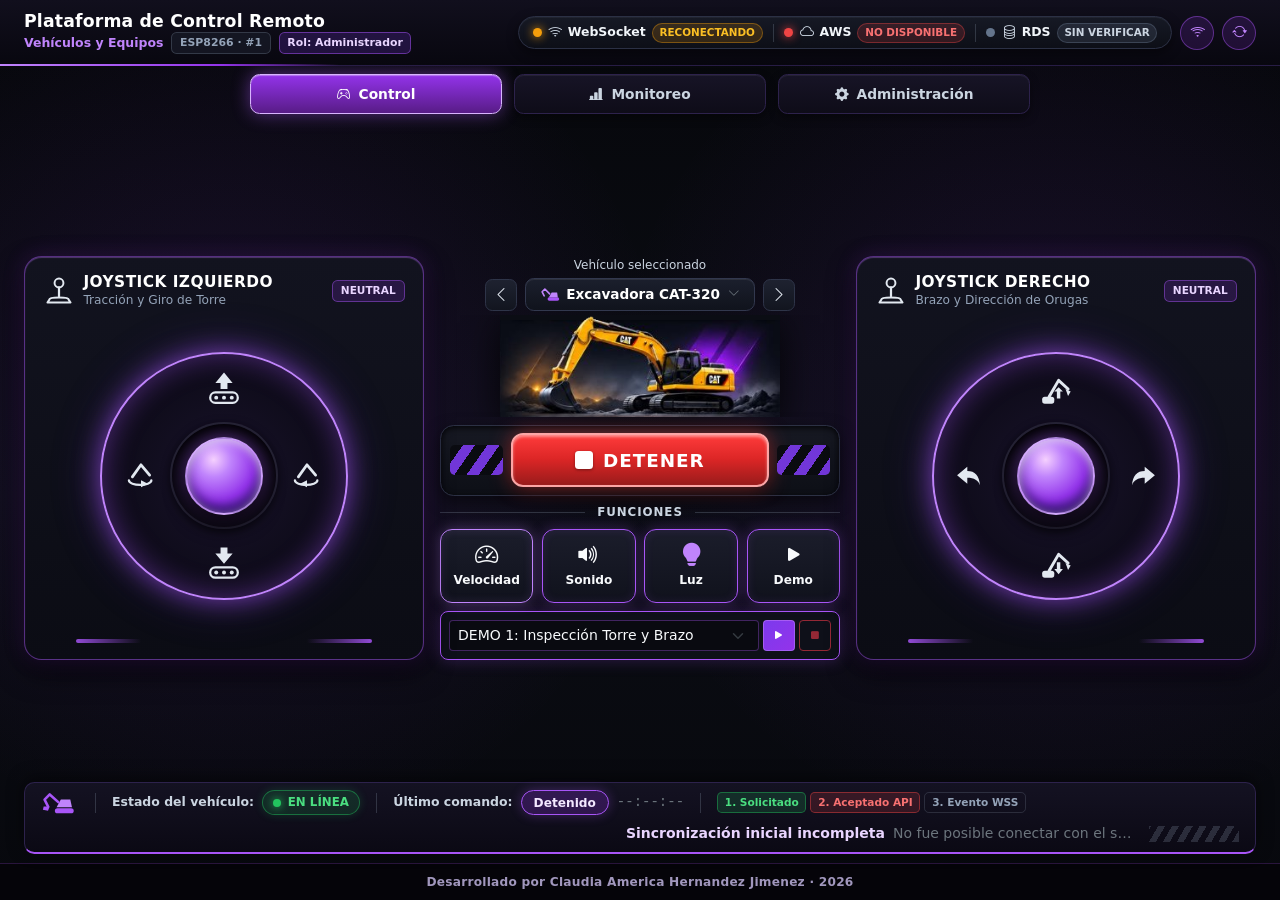
==== commit 928c2c9c: "fix(control): sincronizar joysticks con control 2.4G fisico, habilitar boton demo en funciones y res" ====
--- a/frontend/index.html
+++ b/frontend/index.html
@@ -244,14 +244,33 @@
                   <span class="visually-hidden cmd-btn-label">Retroceder</span>
                 </button>
 
-                <!-- IZQUIERDA: Girar torre izquierda (#10) (Turn turntable left) -->
+                <!-- IZQUIERDA: Girar torre derecha (#12) (Turn the turntable right - Según control físico 2.4G) -->
                 <button
                   type="button"
                   class="joy-dir-indicator joy-dir-left manual-cmd-btn"
+                  data-command-code="12"
+                  data-short-label="true"
+                  data-state="normal"
+                  aria-label="Girar torre derecha"
+                  title="Girar torre derecha (#12) [Control físico: Turn turntable right]"
+                >
+                  <svg viewBox="0 0 48 44" width="42" height="38" aria-hidden="true">
+                    <path d="M14 23 L24 9 L34 21" fill="none" stroke="currentColor" stroke-width="3.2" stroke-linecap="round" stroke-linejoin="round"/>
+                    <path d="M10 27 C10 34 36 34 36 27" fill="none" stroke="currentColor" stroke-width="2.6" stroke-linecap="round"/>
+                    <polygon points="24,35 32,31 24,27" fill="currentColor"/>
+                  </svg>
+                  <span class="visually-hidden cmd-btn-label">Girar torre derecha</span>
+                </button>
+
+                <!-- DERECHA: Girar torre izquierda (#10) (Turn the turntable left - Según control físico 2.4G) -->
+                <button
+                  type="button"
+                  class="joy-dir-indicator joy-dir-right manual-cmd-btn"
                   data-command-code="10"
                   data-short-label="true"
                   data-state="normal"
                   aria-label="Girar torre izquierda"
+                  title="Girar torre izquierda (#10) [Control físico: Turn turntable left]"
                 >
                   <svg viewBox="0 0 48 44" width="42" height="38" aria-hidden="true">
                     <path d="M14 23 L24 9 L34 21" fill="none" stroke="currentColor" stroke-width="3.2" stroke-linecap="round" stroke-linejoin="round"/>
@@ -259,23 +278,6 @@
                     <polygon points="24,35 16,31 24,27" fill="currentColor"/>
                   </svg>
                   <span class="visually-hidden cmd-btn-label">Girar torre izquierda</span>
-                </button>
-
-                <!-- DERECHA: Girar torre derecha (#12) (Turn turntable right) -->
-                <button
-                  type="button"
-                  class="joy-dir-indicator joy-dir-right manual-cmd-btn"
-                  data-command-code="12"
-                  data-short-label="true"
-                  data-state="normal"
-                  aria-label="Girar torre derecha"
-                >
-                  <svg viewBox="0 0 48 44" width="42" height="38" aria-hidden="true">
-                    <path d="M14 23 L24 9 L34 21" fill="none" stroke="currentColor" stroke-width="3.2" stroke-linecap="round" stroke-linejoin="round"/>
-                    <path d="M10 27 C10 34 36 34 36 27" fill="none" stroke="currentColor" stroke-width="2.6" stroke-linecap="round"/>
-                    <polygon points="24,35 32,31 24,27" fill="currentColor"/>
-                  </svg>
-                  <span class="visually-hidden cmd-btn-label">Girar torre derecha</span>
                 </button>
 
                 <!-- Esfera 3D Morada Central -->
@@ -378,16 +380,19 @@
                   <span class="cmd-btn-label func-tile-label">Luz</span>
                 </button>
 
-                <!-- Demo (#7 / Selector de Secuencias DEMO) -->
-                <button
-                  type="button"
-                  id="btn-toggle-inline-demo"
-                  class="func-tile func-tile-purple"
-                  aria-expanded="true"
-                  aria-controls="inline-demo-drawer"
+                <!-- Demo (#7) -->
+                <button
+                  type="button"
+                  id="btn-demo-cmd"
+                  class="func-tile func-tile-purple manual-cmd-btn"
+                  data-command-code="7"
+                  data-short-label="true"
+                  data-state="normal"
+                  aria-label="Demo"
+                  title="Demo (#7)"
                 >
                   <i class="bi bi-play-fill func-tile-icon" aria-hidden="true"></i>
-                  <span class="func-tile-label">Demo</span>
+                  <span class="cmd-btn-label func-tile-label">Demo</span>
                 </button>
               </div>
 
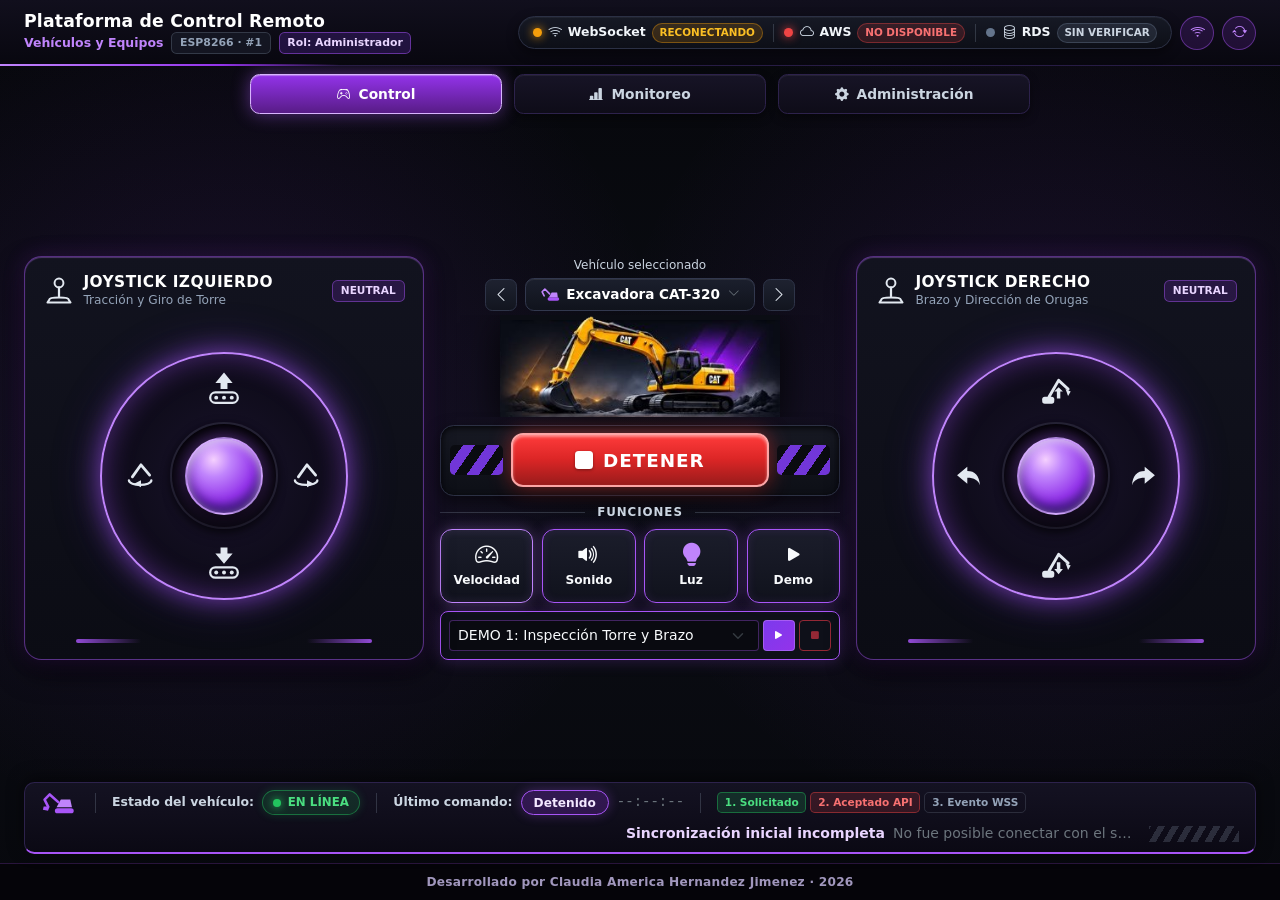
==== commit be46de64: "fix(control): corregir inversion de giro de torre en joysticks y botones, preservar codigo arduino d" ====
--- a/frontend/index.html
+++ b/frontend/index.html
@@ -244,15 +244,33 @@
                   <span class="visually-hidden cmd-btn-label">Retroceder</span>
                 </button>
 
-                <!-- IZQUIERDA: Girar torre derecha (#12) (Turn the turntable right - Según control físico 2.4G) -->
+                <!-- IZQUIERDA: Girar torre izquierda (#10) (Turn turntable left) -->
                 <button
                   type="button"
                   class="joy-dir-indicator joy-dir-left manual-cmd-btn"
+                  data-command-code="10"
+                  data-short-label="true"
+                  data-state="normal"
+                  aria-label="Girar torre izquierda"
+                  title="Girar torre izquierda (#10)"
+                >
+                  <svg viewBox="0 0 48 44" width="42" height="38" aria-hidden="true">
+                    <path d="M14 23 L24 9 L34 21" fill="none" stroke="currentColor" stroke-width="3.2" stroke-linecap="round" stroke-linejoin="round"/>
+                    <path d="M10 27 C10 34 36 34 36 27" fill="none" stroke="currentColor" stroke-width="2.6" stroke-linecap="round"/>
+                    <polygon points="24,35 16,31 24,27" fill="currentColor"/>
+                  </svg>
+                  <span class="visually-hidden cmd-btn-label">Girar torre izquierda</span>
+                </button>
+
+                <!-- DERECHA: Girar torre derecha (#12) (Turn turntable right) -->
+                <button
+                  type="button"
+                  class="joy-dir-indicator joy-dir-right manual-cmd-btn"
                   data-command-code="12"
                   data-short-label="true"
                   data-state="normal"
                   aria-label="Girar torre derecha"
-                  title="Girar torre derecha (#12) [Control físico: Turn turntable right]"
+                  title="Girar torre derecha (#12)"
                 >
                   <svg viewBox="0 0 48 44" width="42" height="38" aria-hidden="true">
                     <path d="M14 23 L24 9 L34 21" fill="none" stroke="currentColor" stroke-width="3.2" stroke-linecap="round" stroke-linejoin="round"/>
@@ -260,24 +278,6 @@
                     <polygon points="24,35 32,31 24,27" fill="currentColor"/>
                   </svg>
                   <span class="visually-hidden cmd-btn-label">Girar torre derecha</span>
-                </button>
-
-                <!-- DERECHA: Girar torre izquierda (#10) (Turn the turntable left - Según control físico 2.4G) -->
-                <button
-                  type="button"
-                  class="joy-dir-indicator joy-dir-right manual-cmd-btn"
-                  data-command-code="10"
-                  data-short-label="true"
-                  data-state="normal"
-                  aria-label="Girar torre izquierda"
-                  title="Girar torre izquierda (#10) [Control físico: Turn turntable left]"
-                >
-                  <svg viewBox="0 0 48 44" width="42" height="38" aria-hidden="true">
-                    <path d="M14 23 L24 9 L34 21" fill="none" stroke="currentColor" stroke-width="3.2" stroke-linecap="round" stroke-linejoin="round"/>
-                    <path d="M10 27 C10 34 36 34 36 27" fill="none" stroke="currentColor" stroke-width="2.6" stroke-linecap="round"/>
-                    <polygon points="24,35 16,31 24,27" fill="currentColor"/>
-                  </svg>
-                  <span class="visually-hidden cmd-btn-label">Girar torre izquierda</span>
                 </button>
 
                 <!-- Esfera 3D Morada Central -->
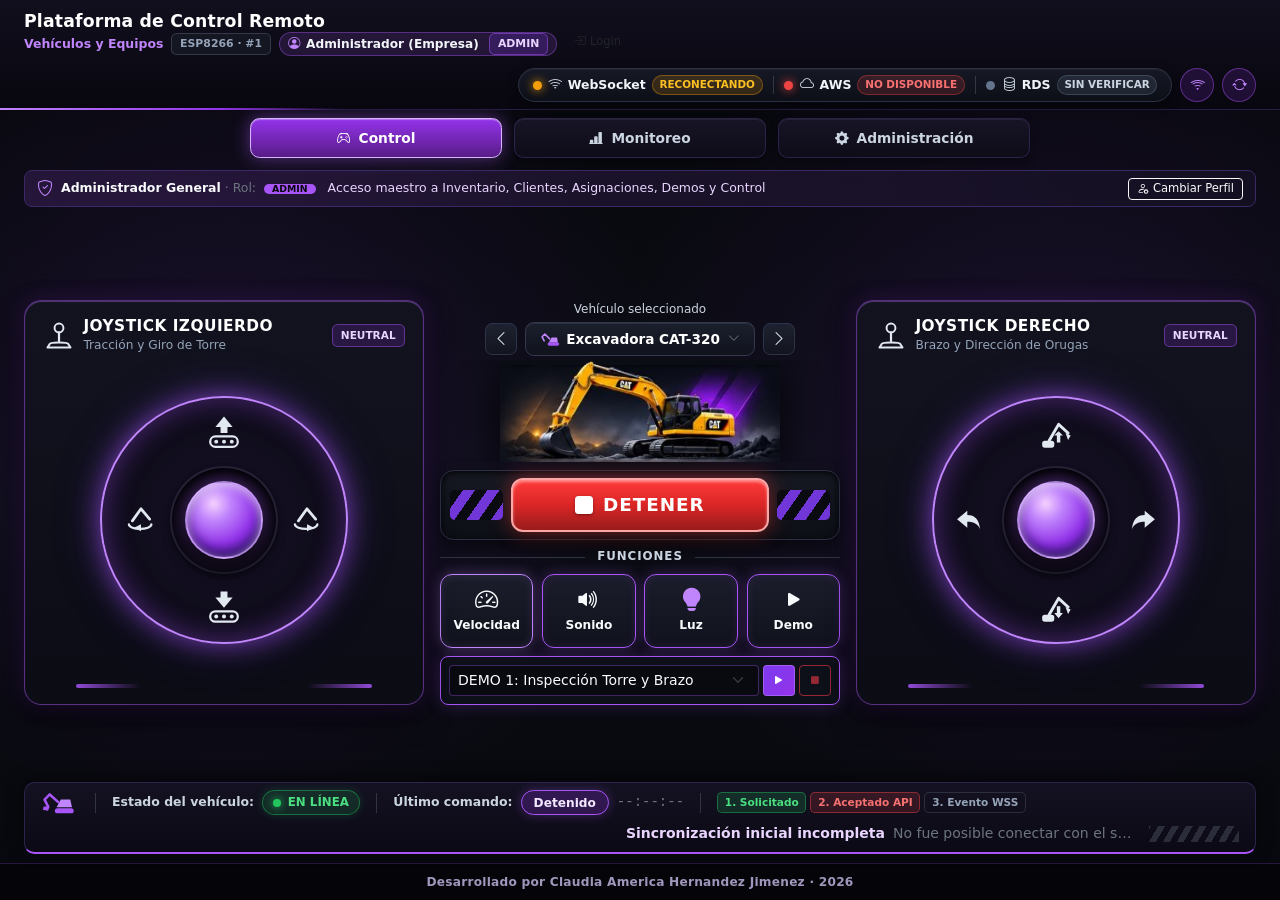
==== commit 445efd64: "feat(auth): implementar login de usuarios multiperfil y adaptacion dinamica de pestañas segun rol RB" ====
--- a/frontend/index.html
+++ b/frontend/index.html
@@ -38,12 +38,30 @@
         <!-- Título limpio sin logotipo CAT -->
         <div class="cat-title-block py-1">
           <h1 class="cat-main-title mb-0">Plataforma de Control Remoto</h1>
-          <div class="d-flex align-items-center gap-2">
+          <div class="d-flex align-items-center gap-2 flex-wrap">
             <span class="cat-subtitle" id="vehicle-name">Vehículos y Equipos</span>
             <span class="badge-chip d-none d-sm-inline-flex" id="vehicle-mcu">ESP8266 · #1</span>
-            <span class="badge-chip badge-chip-purple d-none d-md-inline-flex" id="header-active-role-badge">
-              Rol: Administrador
-            </span>
+            <!-- Cápsula Interactiva de Usuario / Sesión Activa -->
+            <button
+              type="button"
+              id="header-user-btn"
+              class="user-session-pill btn btn-sm py-0 px-2"
+              title="Clic para cambiar de perfil o iniciar sesión"
+              aria-label="Perfil de usuario activo. Clic para cambiar"
+            >
+              <i class="bi bi-person-circle text-purple-bright" id="header-user-icon" aria-hidden="true"></i>
+              <span id="header-user-name">Administrador (Empresa)</span>
+              <span class="badge-chip badge-chip-purple ms-1" id="header-active-role-badge">ADMIN</span>
+            </button>
+            <button
+              type="button"
+              id="btn-quick-login-toggle"
+              class="btn btn-sm btn-outline-purple py-0 px-2 d-none d-md-inline-flex"
+              style="font-size:0.72rem;height:24px;"
+              title="Iniciar sesión o cambiar perfil"
+            >
+              <i class="bi bi-box-arrow-in-right me-1"></i>Login
+            </button>
           </div>
         </div>
 
@@ -125,27 +143,31 @@
   </header>
 
   <!-- ===================================================================== -->
-  <!-- BARRA DE 3 VENTANAS INDEPENDIENTES (CONTROL · MONITOREO · ADMINISTRACIÓN) -->
+  <!-- BARRA DE VENTANAS ADAPTATIVAS SEGÚN ROL (CONTROL · MONITOREO · ADMINISTRACIÓN) -->
   <!-- ===================================================================== -->
-  <nav class="cat-tabs-bar py-2" aria-label="Navegación principal de las 3 ventanas" role="tablist">
+  <nav class="cat-tabs-bar py-2" aria-label="Navegación principal de las ventanas" role="tablist">
     <div class="container-fluid px-3 px-lg-4">
-      <div class="cat-tabs-grid-3">
+      <div class="cat-tabs-grid-3" id="main-tabs-grid">
+        <!-- Pestaña 1: Control (Visible para ADMIN y USUARIO) -->
         <button
           type="button"
           class="cat-tab-pill active"
           data-nav-view="control"
+          id="main-tab-control"
           role="tab"
           aria-selected="true"
           aria-controls="view-control"
         >
           <i class="bi bi-controller" aria-hidden="true"></i>
-          <span>Control</span>
+          <span id="label-tab-control">Control</span>
         </button>
 
+        <!-- Pestaña 2: Monitoreo (Visible para TODOS: Admin, Usuario, Invitado) -->
         <button
           type="button"
           class="cat-tab-pill"
           data-nav-view="monitoreo"
+          id="main-tab-monitoreo"
           role="tab"
           aria-selected="false"
           aria-controls="view-monitoreo"
@@ -154,30 +176,63 @@
           <span>Monitoreo</span>
         </button>
 
+        <!-- Pestaña 3: Administración (ADMIN) / Mis Demos (USUARIO) -->
         <button
           type="button"
           class="cat-tab-pill"
           data-nav-view="administracion"
+          id="main-tab-administracion"
           role="tab"
           aria-selected="false"
           aria-controls="view-administracion"
         >
-          <i class="bi bi-gear-fill" aria-hidden="true"></i>
-          <span>Administración</span>
+          <i class="bi bi-gear-fill" id="icon-tab-administracion" aria-hidden="true"></i>
+          <span id="label-tab-administracion">Administración</span>
+        </button>
+
+        <!-- Pestaña 4: Exhibición 60s (Visible para INVITADO) -->
+        <button
+          type="button"
+          class="cat-tab-pill d-none"
+          data-nav-view="exhibicion"
+          id="main-tab-exhibicion"
+          role="tab"
+          aria-selected="false"
+          aria-controls="view-administracion"
+        >
+          <i class="bi bi-hourglass-split text-warning" aria-hidden="true"></i>
+          <span>Exhibición 60s</span>
         </button>
       </div>
     </div>
   </nav>
 
-  <!-- CONTENEDOR DE LAS 3 VENTANAS INDEPENDIENTES (SOLO SE MUESTRA LA VENTANA ACTIVA) -->
+  <!-- CONTENEDOR DE LAS VENTANAS (SOLO SE MUESTRA LA VENTANA ACTIVA) -->
   <main class="container-fluid px-3 px-lg-4 my-1 flex-grow-1 d-flex flex-column justify-content-between">
+    <!-- BANNER DE ROL ACTIVO Y PERMISOS DE LA SESIÓN (RBAC 4.3) -->
+    <div id="user-role-notice-bar" class="user-role-notice-bar">
+      <div class="d-flex align-items-center gap-2 flex-wrap">
+        <i class="bi bi-shield-check text-purple-bright fs-6" id="notice-role-icon" aria-hidden="true"></i>
+        <span>
+          <strong id="notice-user-name">Administrador General</strong>
+          <span class="text-secondary">· Rol:</span>
+          <span class="badge bg-purple-neon text-dark fw-bold px-2 py-0 ms-1" id="notice-role-tag">ADMIN</span>
+          <span class="text-purple-light ms-2 d-none d-sm-inline" id="notice-role-desc">Acceso maestro a Inventario, Clientes, Asignaciones, Demos y Control</span>
+        </span>
+      </div>
+      <div class="d-flex align-items-center gap-2 ms-auto">
+        <button type="button" class="btn btn-sm btn-outline-light py-0 px-2" id="btn-notice-switch-user" style="font-size:0.72rem;height:22px;">
+          <i class="bi bi-person-gear me-1"></i>Cambiar Perfil
+        </button>
+      </div>
+    </div>
     <!-- ===================================================================== -->
     <!-- VENTANA 1 (INDEPENDIENTE): CONTROL (4.1 — DOBLE JOYSTICK + DETENER + FUNCIONES) -->
     <!-- ===================================================================== -->
     <div id="view-control" class="view-section active-view flex-grow-1" role="tabpanel">
       <div class="row g-3 align-items-stretch rc-deck-zone my-auto">
         <!-- COLUMNA IZQUIERDA: JOYSTICK IZQUIERDO (50% en móvil para verse lado a lado sin deslizar) -->
-        <div class="col-6 col-lg-4 order-2 order-lg-1">
+        <div class="col-6 col-lg-4 order-2 order-lg-1 rc-col-joy-left">
           <section class="joy-panel-card h-100 d-flex flex-column justify-content-between" aria-labelledby="heading-joystick-left">
             <div class="joy-panel-header">
               <div class="d-flex align-items-center gap-2">
@@ -290,7 +345,7 @@
         </div>
 
         <!-- COLUMNA CENTRAL: SELECTOR DE VEHÍCULO + EXCAVADORA + DETENER + FUNCIONES (Arriba en móvil, al centro en escritorio) -->
-        <div class="col-12 col-lg-4 order-1 order-lg-2 d-flex flex-column justify-content-between">
+        <div class="col-12 col-lg-4 order-1 order-lg-2 rc-col-center d-flex flex-column justify-content-between">
           <section class="center-cockpit-column h-100 d-flex flex-column justify-content-between" aria-label="Consola central del vehículo">
             <!-- Selector Superior de Vehículo -->
             <div class="text-center">
@@ -439,7 +494,7 @@
         </div>
 
         <!-- COLUMNA DERECHA: JOYSTICK DERECHO (50% en móvil lado a lado con el izquierdo) -->
-        <div class="col-6 col-lg-4 order-3">
+        <div class="col-6 col-lg-4 order-3 rc-col-joy-right">
           <section class="joy-panel-card h-100 d-flex flex-column justify-content-between" aria-labelledby="heading-joystick-right">
             <div class="joy-panel-header">
               <div class="d-flex align-items-center gap-2">
@@ -1049,6 +1104,122 @@
     Desarrollado por Claudia America Hernandez Jimenez · 2026
   </footer>
 
+  <!-- ===================================================================== -->
+  <!-- MODAL DE INICIO DE SESIÓN / SELECCIÓN DE PERFIL MULTIUSUARIO (RBAC 4.3) -->
+  <!-- ===================================================================== -->
+  <div id="auth-login-modal" class="auth-modal-backdrop d-none" role="dialog" aria-modal="true" aria-labelledby="login-modal-title">
+    <div class="auth-modal-card">
+      <div class="d-flex align-items-center justify-content-between mb-3 border-bottom border-purple-dark pb-2">
+        <div class="d-flex align-items-center gap-2">
+          <div class="login-brand-icon">
+            <i class="bi bi-shield-lock-fill text-purple-bright fs-4"></i>
+          </div>
+          <div>
+            <h2 id="login-modal-title" class="h5 mb-0 text-white fw-bold">Autenticación de Usuarios IoT</h2>
+            <div class="small text-secondary">Control de Acceso basado en Roles (RBAC) · AWS RDS</div>
+          </div>
+        </div>
+        <button type="button" class="btn-close btn-close-white" id="btn-close-login-modal" aria-label="Cerrar ventana de acceso"></button>
+      </div>
+
+      <p class="small text-light mb-3">
+        Selecciona un perfil para comprobar en tiempo real la <strong>diferencia de pestañas, permisos y aislamiento BOLA/IDOR</strong> solicitados en la práctica:
+      </p>
+
+      <!-- TARJETAS DE SELECCIÓN RÁPIDA DE PERFILES -->
+      <div class="row g-2 mb-3" id="login-profile-cards">
+        <!-- 1. ADMINISTRADOR GENERAL -->
+        <div class="col-12">
+          <button type="button" class="profile-card-option active w-100 text-start" data-login-profile="admin" data-email="admin@cat320-iot.mx" data-role="ADMIN" data-buyer-id="100">
+            <div class="d-flex align-items-center justify-content-between mb-1">
+              <span class="badge bg-purple-neon text-dark fw-bold"><i class="bi bi-building-fill-gear me-1"></i>ADMINISTRADOR</span>
+              <span class="small text-purple-bright font-monospace">admin@cat320-iot.mx</span>
+            </div>
+            <div class="fw-bold text-white mb-1">Empresa Comercializadora IoT</div>
+            <div class="small text-secondary">
+              <i class="bi bi-check2-circle text-purple-bright me-1"></i><strong>Pestañas visibles:</strong> Control, Monitoreo y Administración.
+              <br/>
+              <i class="bi bi-check2-circle text-purple-bright me-1"></i><strong>Permisos:</strong> Inventario global, CRUD unidades/modelos, asignaciones, editor DEMO de fábrica y auditoría RDS.
+            </div>
+          </button>
+        </div>
+
+        <!-- 2. USUARIO COMPRADOR A (PROPIETARIO EXCAVADORA #1) -->
+        <div class="col-12">
+          <button type="button" class="profile-card-option w-100 text-start" data-login-profile="comprador_a" data-email="claudia.comprador@empresa-iot.mx" data-role="USUARIO" data-buyer-id="101">
+            <div class="d-flex align-items-center justify-content-between mb-1">
+              <span class="badge bg-info text-dark fw-bold"><i class="bi bi-person-check-fill me-1"></i>USUARIO COMPRADOR A</span>
+              <span class="small text-info font-monospace">claudia.comprador@empresa-iot.mx</span>
+            </div>
+            <div class="fw-bold text-white mb-1">Claudia América Hernández · Unidad #1 Asignada</div>
+            <div class="small text-secondary">
+              <i class="bi bi-check2-circle text-info me-1"></i><strong>Pestañas visibles:</strong> Control, Monitoreo y Mis Vehículos / Demos.
+              <br/>
+              <i class="bi bi-check2-circle text-info me-1"></i><strong>Permisos:</strong> Control total de Excavadora #1 con Joysticks, botones, DEMO y diseño de rutinas privadas.
+            </div>
+          </button>
+        </div>
+
+        <!-- 3. USUARIO COMPRADOR B (AISLAMIENTO BOLA/IDOR) -->
+        <div class="col-12">
+          <button type="button" class="profile-card-option w-100 text-start" data-login-profile="comprador_b" data-email="operaciones@constructora-centro.mx" data-role="USUARIO" data-buyer-id="102">
+            <div class="d-flex align-items-center justify-content-between mb-1">
+              <span class="badge bg-warning text-dark fw-bold"><i class="bi bi-shield-slash-fill me-1"></i>USUARIO COMPRADOR B</span>
+              <span class="small text-warning font-monospace">operaciones@constructora-centro.mx</span>
+            </div>
+            <div class="fw-bold text-white mb-1">Constructora Industrial del Centro · Sin Excavadora #1</div>
+            <div class="small text-secondary">
+              <i class="bi bi-check2-circle text-warning me-1"></i><strong>Pestañas visibles:</strong> Control (Bloqueado 403), Monitoreo y Mis Vehículos.
+              <br/>
+              <i class="bi bi-exclamation-triangle text-warning me-1"></i><strong>Aislamiento BOLA/IDOR:</strong> Al maniobrar la Excavadora #1 el sistema rechaza la orden con <strong class="text-danger">403 Prohibido</strong>.
+            </div>
+          </button>
+        </div>
+
+        <!-- 4. INVITADO / SALA DE EXHIBICIÓN -->
+        <div class="col-12">
+          <button type="button" class="profile-card-option w-100 text-start" data-login-profile="invitado" data-email="exhibicion@cat320-iot.mx" data-role="INVITADO" data-buyer-id="103">
+            <div class="d-flex align-items-center justify-content-between mb-1">
+              <span class="badge bg-secondary text-white fw-bold"><i class="bi bi-eye-fill me-1"></i>INVITADO / VISITANTE</span>
+              <span class="small text-light font-monospace">exhibicion@cat320-iot.mx</span>
+            </div>
+            <div class="fw-bold text-white mb-1">Visitante Sala de Exhibición (Prospecto)</div>
+            <div class="small text-secondary">
+              <i class="bi bi-check2-circle text-light me-1"></i><strong>Pestañas visibles:</strong> Exhibición 60s, Monitoreo y Catálogo.
+              <br/>
+              <i class="bi bi-shield-lock text-light me-1"></i><strong>Acceso Restringido:</strong> Prueba temporal de 60 segundos exclusiva con auto-detener. Sin acceso a Administración corporativa.
+            </div>
+          </button>
+        </div>
+      </div>
+
+      <!-- FORMULARIO MANUAL OPCIONAL O ACCESO DIRECTO -->
+      <form id="auth-login-form" class="mt-2 pt-2 border-top border-purple-dark">
+        <div class="row g-2 mb-2">
+          <div class="col-12 col-sm-7">
+            <label for="login-email-input" class="form-label small text-secondary mb-1">Correo Electrónico Registrado:</label>
+            <input type="email" id="login-email-input" class="form-control form-control-sm dark-purple-input" value="admin@cat320-iot.mx" required />
+          </div>
+          <div class="col-12 col-sm-5">
+            <label for="login-password-input" class="form-label small text-secondary mb-1">Contraseña / PIN:</label>
+            <input type="password" id="login-password-input" class="form-control form-control-sm dark-purple-input" placeholder="••••••••" value="demo123" />
+          </div>
+        </div>
+
+        <div id="login-alert-box" class="alert alert-danger py-1 px-2 small d-none mb-2" role="alert"></div>
+
+        <div class="d-flex align-items-center justify-content-between gap-2 mt-3">
+          <button type="button" id="btn-login-as-guest-fast" class="btn btn-sm btn-outline-secondary">
+            <i class="bi bi-eye me-1"></i>Entrar como Invitado
+          </button>
+          <button type="submit" id="btn-submit-login" class="btn btn-sm btn-purple-primary fw-bold px-3">
+            <i class="bi bi-box-arrow-in-right me-1"></i>Iniciar Sesión
+          </button>
+        </div>
+      </form>
+    </div>
+  </div>
+
   <!-- Punto de entrada modular ES6 -->
   <script type="module" src="./js/main.js?v=20261119"></script>
 </body>
--- a/frontend/assets/css/styles.css
+++ b/frontend/assets/css/styles.css
@@ -1228,3 +1228,265 @@
     font-size: 0.68rem;
   }
 }
+
+/* ==========================================================================
+   ADAPTACIÓN DINÁMICA POR ORIENTACIÓN DEL DISPOSITIVO (HORIZONTAL / VERTICAL)
+   ========================================================================== */
+
+/* 1. MÓVIL EN ORIENTACIÓN VERTICAL (PORTRAIT) */
+@media (max-width: 991.98px) and (orientation: portrait) {
+  .rc-col-center {
+    order: 1 !important;
+    width: 100% !important;
+    flex: 0 0 100% !important;
+    max-width: 100% !important;
+  }
+  .rc-col-joy-left {
+    order: 2 !important;
+    width: 50% !important;
+    flex: 0 0 50% !important;
+    max-width: 50% !important;
+  }
+  .rc-col-joy-right {
+    order: 3 !important;
+    width: 50% !important;
+    flex: 0 0 50% !important;
+    max-width: 50% !important;
+  }
+}
+
+/* 2. MÓVIL / TABLET EN ORIENTACIÓN HORIZONTAL (LANDSCAPE - MANDO DE CONTROL REMOTO) */
+@media (orientation: landscape) and (max-height: 580px) {
+  .cat-topbar {
+    padding: 0.12rem 0 !important;
+  }
+  .cat-main-title {
+    font-size: 0.8rem !important;
+  }
+  .cat-subtitle {
+    display: none !important;
+  }
+  .badge-chip {
+    padding: 0.06rem 0.35rem !important;
+    font-size: 0.6rem !important;
+  }
+  .status-capsule {
+    padding: 0.1rem 0.4rem !important;
+    gap: 0.25rem !important;
+  }
+  .status-name {
+    display: none !important;
+  }
+  .cat-tabs-bar {
+    padding: 0.15rem 0 !important;
+  }
+  .cat-tab-pill {
+    min-height: 26px !important;
+    font-size: 0.68rem !important;
+    padding: 0.1rem 0.3rem !important;
+  }
+
+  /* Distribución horizontal fija: Palanca Izq (32%) | Consola Central (36%) | Palanca Der (32%) */
+  .rc-col-joy-left {
+    order: 1 !important;
+    width: 32% !important;
+    flex: 0 0 32% !important;
+    max-width: 32% !important;
+    padding: 0 0.25rem !important;
+  }
+  .rc-col-center {
+    order: 2 !important;
+    width: 36% !important;
+    flex: 0 0 36% !important;
+    max-width: 36% !important;
+    padding: 0 0.25rem !important;
+  }
+  .rc-col-joy-right {
+    order: 3 !important;
+    width: 32% !important;
+    flex: 0 0 32% !important;
+    max-width: 32% !important;
+    padding: 0 0.25rem !important;
+  }
+
+  .joy-panel-card {
+    padding: 0.25rem 0.35rem !important;
+  }
+  .joy-panel-title {
+    font-size: 0.65rem !important;
+  }
+  .joy-panel-subtitle,
+  .joy-header-svg {
+    display: none !important;
+  }
+  .joy-state-tag {
+    font-size: 0.55rem !important;
+    padding: 0.05rem 0.25rem !important;
+  }
+
+  .joystick-base {
+    width: 118px !important;
+    height: 118px !important;
+  }
+  .joystick-stick {
+    width: 40px !important;
+    height: 40px !important;
+  }
+  .joy-dir-indicator svg {
+    width: 20px !important;
+    height: 18px !important;
+  }
+
+  .vehicle-selector-caption {
+    display: none !important;
+  }
+  .veh-picker-pill {
+    padding: 0.1rem 0.4rem !important;
+    font-size: 0.68rem !important;
+  }
+  .veh-arrow-btn {
+    width: 20px !important;
+    height: 20px !important;
+  }
+  .excavator-hero-img {
+    max-height: 35px !important;
+  }
+  .stop-hazard-housing {
+    padding: 0.15rem 0.25rem !important;
+    margin: 0.12rem 0 !important;
+  }
+  .hazard-stripes {
+    height: 14px !important;
+  }
+  .btn-stop-priority {
+    min-height: 30px !important;
+    font-size: 0.8rem !important;
+  }
+
+  .functions-divider {
+    font-size: 0.55rem !important;
+    margin-bottom: 0.12rem !important;
+  }
+  .functions-grid {
+    gap: 0.2rem !important;
+  }
+  .func-tile {
+    min-height: 34px !important;
+    padding: 0.12rem 0.1rem !important;
+  }
+  .func-tile-icon {
+    font-size: 0.88rem !important;
+  }
+  .func-tile-label {
+    font-size: 0.55rem !important;
+  }
+  .inline-demo-drawer {
+    margin-top: 0.15rem !important;
+    padding: 0.18rem !important;
+  }
+  .cat-bottom-frame {
+    padding: 0.15rem 0.4rem !important;
+  }
+  .bottom-label,
+  .bottom-online-pill,
+  .bottom-cmd-pill {
+    font-size: 0.58rem !important;
+  }
+  .standalone-credits-footer {
+    display: none !important;
+  }
+}
+
+/* ==========================================================================
+   ESTILOS DE AUTENTICACIÓN, MODAL DE LOGIN Y ROLES RBAC 4.3
+   ========================================================================== */
+.auth-modal-backdrop {
+  position: fixed;
+  inset: 0;
+  z-index: 1050;
+  background: rgba(5, 4, 10, 0.88);
+  backdrop-filter: blur(6px);
+  display: flex;
+  align-items: center;
+  justify-content: center;
+  padding: 1rem;
+}
+
+.auth-modal-card {
+  background: linear-gradient(150deg, #161226 0%, #0d0a17 100%);
+  border: 1px solid #7c3aed;
+  border-radius: 0.9rem;
+  box-shadow: 0 20px 50px rgba(0, 0, 0, 0.7), 0 0 30px rgba(124, 58, 237, 0.25);
+  max-width: 620px;
+  width: 100%;
+  max-height: 90vh;
+  overflow-y: auto;
+  padding: 1.25rem 1.5rem;
+  color: #e2e8f0;
+}
+
+.profile-card-option {
+  background: #141022;
+  border: 1px solid #2d2448;
+  border-radius: 0.6rem;
+  padding: 0.65rem 0.85rem;
+  transition: all 0.2s ease;
+  cursor: pointer;
+  color: #e2e8f0;
+}
+
+.profile-card-option:hover {
+  border-color: #a855f7;
+  background: #1c1630;
+}
+
+.profile-card-option.active {
+  border-color: #a855f7;
+  background: #231a40;
+  box-shadow: 0 0 14px rgba(168, 85, 247, 0.35);
+}
+
+.bg-purple-neon {
+  background-color: #a855f7 !important;
+  color: #07080d !important;
+}
+
+.border-purple-dark {
+  border-color: #2d2448 !important;
+}
+
+.user-session-pill {
+  display: inline-flex;
+  align-items: center;
+  gap: 0.4rem;
+  padding: 0.25rem 0.65rem;
+  border-radius: 9999px;
+  background: rgba(168, 85, 247, 0.14);
+  border: 1px solid rgba(168, 85, 247, 0.4);
+  color: #f1f5f9;
+  font-size: 0.76rem;
+  font-weight: 600;
+  cursor: pointer;
+  transition: all 0.2s ease;
+}
+
+.user-session-pill:hover {
+  background: rgba(168, 85, 247, 0.26);
+  border-color: #a855f7;
+  box-shadow: 0 0 10px rgba(168, 85, 247, 0.3);
+}
+
+.user-role-notice-bar {
+  background: linear-gradient(90deg, rgba(168, 85, 247, 0.15) 0%, rgba(20, 16, 34, 0.9) 100%);
+  border: 1px solid #3b2866;
+  border-radius: 0.5rem;
+  padding: 0.35rem 0.75rem;
+  font-size: 0.78rem;
+  display: flex;
+  align-items: center;
+  justify-content: space-between;
+  flex-wrap: wrap;
+  gap: 0.5rem;
+  margin-bottom: 0.5rem;
+}
+
